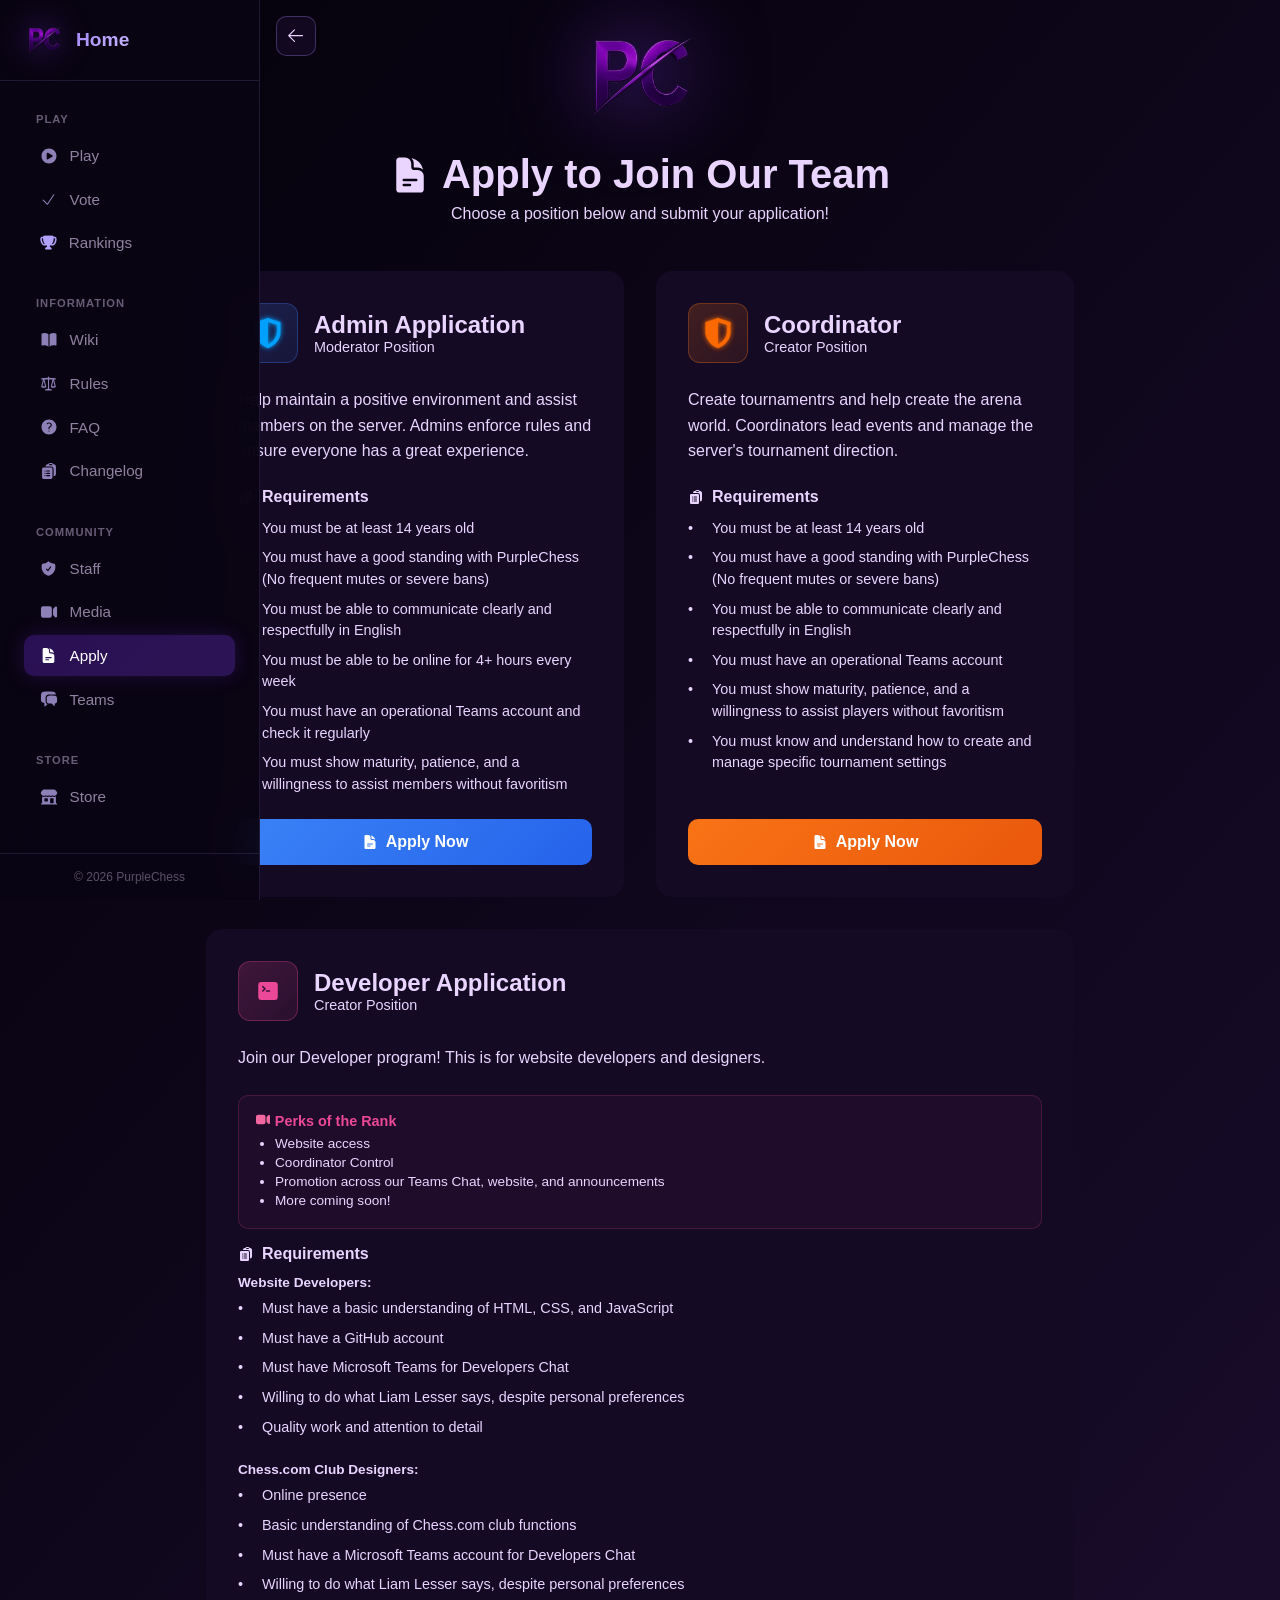
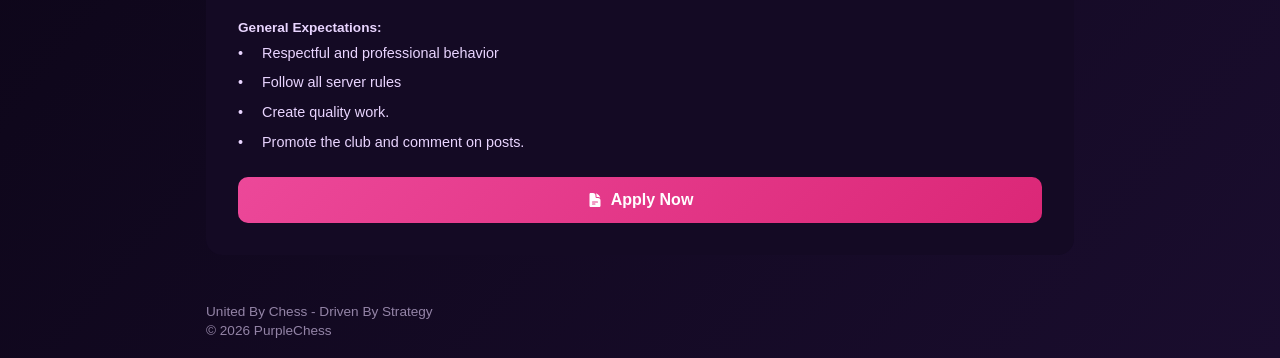
==== PurpleChess - Apply.html @ 07b995a2 "Add files via upload" ====
<!DOCTYPE html>
<!-- saved from url=(0014)about:internet -->
<html lang="en"><head><meta http-equiv="Content-Type" content="text/html; charset=UTF-8">
  
  <meta name="viewport" content="width=device-width, initial-scale=1.0">
  <title>PurpleChess - Apply</title>
  <link rel="icon" type="image/png" href="./PurpleChess-logo.png">


  <style>
    .apply-container {
      max-width: 1200px;
      margin: 0 auto;
      padding: 2rem;
    }

    .apply-title {
      text-align: center;
      font-size: 2.5rem;
      margin-bottom: 0.5rem;
      display: flex;
      align-items: center;
      justify-content: center;
      gap: 0.75rem;
    }

    .apply-subtitle {
      text-align: center;
      color: var(--text-secondary);
      margin-bottom: 3rem;
    }

    .apply-grid {
      display: grid;
      grid-template-columns: repeat(2, minmax(0, 1fr));
      gap: 2rem;
      margin-bottom: 3rem;
    }

    .apply-card {
      background: var(--card-bg);
      border: 1px solid var(--card-border);
      border-radius: 16px;
      padding: 2rem;
      transition: all 0.3s ease;
      display: flex;
      flex-direction: column;
    }

    .apply-card:hover {
      transform: translateY(-4px);
      box-shadow: 0 12px 40px rgba(0, 0, 0, 0.4);
    }

    .apply-card-header {
      display: flex;
      align-items: center;
      gap: 1rem;
      margin-bottom: 1.5rem;
    }

    .apply-card-icon {
      width: 60px;
      height: 60px;
      border-radius: 12px;
      display: flex;
      align-items: center;
      justify-content: center;
      font-size: 1.5rem;
    }

    .apply-card-icon img {
      width: 40px;
      height: 40px;
    }

    /* Mod card - Blue theme */
    .apply-card-mod .apply-card-icon {
      background: linear-gradient(135deg, rgba(59, 130, 246, 0.2), rgba(59, 130, 246, 0.1));
      border: 1px solid rgba(59, 130, 246, 0.3);
    }

    .apply-card-mod:hover {
      border-color: rgba(59, 130, 246, 0.5);
      box-shadow: 0 12px 40px rgba(59, 130, 246, 0.15);
    }

    .apply-card-mod .apply-btn {
      background: linear-gradient(135deg, #3b82f6, #2563eb);
    }

    .apply-card-mod .apply-btn:hover {
      background: linear-gradient(135deg, #2563eb, #1d4ed8);
    }

    /* Builder card - Orange theme */
    .apply-card-builder .apply-card-icon {
      background: linear-gradient(135deg, rgba(249, 115, 22, 0.2), rgba(249, 115, 22, 0.1));
      border: 1px solid rgba(249, 115, 22, 0.3);
    }

    .apply-card-builder:hover {
      border-color: rgba(249, 115, 22, 0.5);
      box-shadow: 0 12px 40px rgba(249, 115, 22, 0.15);
    }

    .apply-card-builder .apply-btn {
      background: linear-gradient(135deg, #f97316, #ea580c);
    }

    .apply-card-builder .apply-btn:hover {
      background: linear-gradient(135deg, #ea580c, #c2410c);
    }

    /* Media card - Pink/Magenta theme */
    .apply-card-media .apply-card-icon {
      background: linear-gradient(135deg, rgba(236, 72, 153, 0.2), rgba(236, 72, 153, 0.1));
      border: 1px solid rgba(236, 72, 153, 0.3);
      color: #ec4899;
    }

    .apply-card-media {
      grid-column: 1 / -1;
    }

    .apply-card-media:hover {
      border-color: rgba(236, 72, 153, 0.5);
      box-shadow: 0 12px 40px rgba(236, 72, 153, 0.15);
    }

    .apply-card-media .apply-btn {
      background: linear-gradient(135deg, #ec4899, #db2777);
    }

    .apply-card-media .apply-btn:hover {
      background: linear-gradient(135deg, #db2777, #be185d);
    }

    .apply-card-title {
      font-size: 1.5rem;
      font-weight: 700;
      margin: 0;
    }

    .apply-card-subtitle {
      color: var(--text-secondary);
      font-size: 0.9rem;
      margin: 0;
    }

    .apply-card-description {
      color: var(--text-secondary);
      margin-bottom: 1.5rem;
      line-height: 1.6;
    }

    .apply-requirements {
      flex: 1;
    }

    .apply-requirements h4 {
      font-size: 1rem;
      margin-bottom: 0.75rem;
      color: var(--text-primary);
      display: flex;
      align-items: center;
      gap: 0.5rem;
    }

    .apply-requirements ul {
      list-style: none;
      padding: 0;
      margin: 0 0 1.5rem 0;
    }

    .apply-requirements li {
      position: relative;
      padding-left: 1.5rem;
      margin-bottom: 0.5rem;
      color: var(--text-secondary);
      font-size: 0.9rem;
      line-height: 1.5;
    }

    .apply-requirements li::before {
      content: "•";
      position: absolute;
      left: 0;
      color: var(--primary);
    }

    .apply-btn {
      display: inline-flex;
      align-items: center;
      justify-content: center;
      gap: 0.5rem;
      padding: 0.875rem 1.5rem;
      border: none;
      border-radius: 10px;
      font-size: 1rem;
      font-weight: 600;
      color: white;
      cursor: pointer;
      text-decoration: none;
      transition: all 0.3s ease;
      margin-top: auto;
    }

    .apply-btn:hover {
      transform: translateY(-2px);
    }

    /* Media perks section */
    .media-perks {
      background: rgba(236, 72, 153, 0.05);
      border: 1px solid rgba(236, 72, 153, 0.2);
      border-radius: 10px;
      padding: 1rem;
      margin-bottom: 1rem;
    }

    .media-perks h4 {
      color: #ec4899;
      margin: 0 0 0.5rem 0;
      font-size: 0.9rem;
    }

    .media-perks ul {
      margin: 0;
      padding-left: 1.25rem;
    }

    .media-perks li {
      color: var(--text-secondary);
      font-size: 0.85rem;
      margin-bottom: 0.25rem;
    }

    .media-perks li::before {
      content: none;
      padding-left: 0;
    }

    .requirements-section {
      margin-bottom: 1rem;
    }

    .requirements-section h5 {
      font-size: 0.85rem;
      color: var(--text-primary);
      margin: 0 0 0.5rem 0;
      font-weight: 600;
    }

    @media (max-width: 768px) {
      .apply-title {
        font-size: 2rem;
      }

      .apply-grid {
        grid-template-columns: 1fr;
      }

      .apply-card {
        padding: 1.5rem;
      }
    }
  </style>
  <script defer src="./PurpleChess - Apply_files/modulepreload-polyfill-B5Qt9EMX.js"></script>
  <script defer src="./PurpleChess - Apply_files/loader-DEKCah66.js"></script>
  
  <script defer src="./PurpleChess - Apply_files/sidebar-BQ50I4aK.js"></script>
  <link rel="stylesheet" href="./PurpleChess - Apply_files/loader-CQrtZOB-.css">
  <link rel="stylesheet" href="./PurpleChess - Apply_files/collect-m-Nt8DPr.css">
  <link rel="stylesheet" href="./site-audio.css">
</head>

<body>
  <div class="page-loader" id="pageLoader" role="status" aria-live="polite">
    <div class="loader-card">
      <div class="loader-content">
        <img src="./PurpleChess-logo.png" alt="" class="loader-logo">
        <div class="loader">
          <span>Loading</span>
          <div class="loader-words" aria-hidden="true">
            <span class="loader-word">the page</span>
            <span class="loader-word">the server</span>
            <span class="loader-word">your game</span>
            <span class="loader-word">the next move</span>
            <span class="loader-word">the fun</span>
          </div>
        </div>
      </div>
    </div>
  </div>

  <script>window.addEventListener('load',function(){var l=document.getElementById('pageLoader');if(l){l.classList.add('hidden');setTimeout(function(){l.remove()},500)}});</script>

    <button class="sidebar-toggle" id="sidebarToggle" aria-label="Toggle menu">
    <span class="icon icon-arrow-right"></span>
  </button>

    <div class="sidebar-overlay" id="sidebarOverlay"></div>

    <aside class="site-sidebar" id="siteSidebar">
    <a href="index.html" class="sidebar-header">
      <img src="./PurpleChess-logo.png" alt="PurpleChess" class="sidebar-logo">
      <span class="sidebar-title">Home</span>
    </a>
    
    <nav class="sidebar-nav">
      <div class="sidebar-nav-group">
        <span class="sidebar-group-title">Play</span>
        <a href="PurpleChess%20-%20Play.html" class="sidebar-nav-link">
          <span class="icon icon-play"></span>
          <span>Play</span>
        </a>
        <a href="PurpleChess%20-%20Vote.html" class="sidebar-nav-link">
          <span class="icon icon-check"></span>
          <span>Vote</span>
        </a>
        <a href="PurpleChess%20-%20Combat%20Ranking%20System.html" class="sidebar-nav-link">
          <img src="./PurpleChess - Apply_files/icon-DE1O5OzK.png" alt="" class="icon-trophy-img">
          <span>Rankings</span>
        </a>
      </div>
      
      <div class="sidebar-nav-group">
        <span class="sidebar-group-title">Information</span>
        <a href="PurpleChess%20-%20Wiki.html" class="sidebar-nav-link">
          <span class="icon icon-book"></span>
          <span>Wiki</span>
        </a>
        <a href="PurpleChess%20-%20Rules.html" class="sidebar-nav-link">
          <span class="icon icon-scale"></span>
          <span>Rules</span>
        </a>
        <a href="PurpleChess%20-%20FAQ.html" class="sidebar-nav-link">
          <span class="icon icon-question"></span>
          <span>FAQ</span>
        </a>
        <a href="PurpleChess%20-%20Changelog.html" class="sidebar-nav-link">
          <span class="icon icon-clipboard-list"></span>
          <span>Changelog</span>
        </a>
      </div>
      
      <div class="sidebar-nav-group">
        <span class="sidebar-group-title">Community</span>
        <a href="PurpleChess%20-%20Wiki.html#staff" class="sidebar-nav-link">
          <span class="icon icon-shield"></span>
          <span>Staff</span>
        </a>
        <a href="PurpleChess%20-%20Media.html" class="sidebar-nav-link">
          <span class="icon icon-video"></span>
          <span>Media</span>
        </a>
        <a href="PurpleChess%20-%20Apply.html" class="sidebar-nav-link active">
          <span class="icon icon-document"></span>
          <span>Apply</span>
        </a>
        <a href="https://teams.live.com/l/invite/FAAlCMldAfPt_vbtQ?v=g1" class="sidebar-nav-link" target="_blank">
          <span class="icon icon-chat"></span>
          <span>Teams</span>
        </a>
      </div>
      
      <div class="sidebar-nav-group">
        <span class="sidebar-group-title">Store</span>
        <a href="PurpleChess%20-%20Store.html" class="sidebar-nav-link">
          <span class="icon icon-store"></span>
          <span>Store</span>
        </a>
      </div>
    </nav>
    
    <div class="sidebar-footer">
      <p>© <span id="sidebarYear">2027</span> PurpleChess</p>
    </div>
  </aside>

  <div class="apply-container has-sidebar">
    <div class="logo-section">
      <img src="./PurpleChess-logo.png" alt="PurpleChess logo" class="v-logo">
    </div>

    <h1 class="apply-title animate-slide-up delay-1">
      <span class="icon icon-document"></span>Apply to Join Our Team
    </h1>
    <p class="apply-subtitle animate-slide-up delay-2">Choose a position below and submit your application!</p>

    <div class="apply-grid">
            <div class="apply-card apply-card-mod animate-float-in delay-3">
        <div class="apply-card-header">
          <div class="apply-card-icon">
            <img src="./PurpleChess - Apply_files/blue-staff-EYvaG7tf.png" alt="Staff">
          </div>
          <div>
            <h3 class="apply-card-title">Admin Application</h3>
            <p class="apply-card-subtitle">Moderator Position</p>
          </div>
        </div>
        
        <p class="apply-card-description">
          Help maintain a positive environment and assist members on the server. Admins enforce rules and ensure everyone has a great experience.
        </p>

        <div class="apply-requirements">
          <h4><span class="icon icon-clipboard-list"></span> Requirements</h4>
          <ul>
            <li>You must be at least 14 years old</li>
            <li>You must have a good standing with PurpleChess (No frequent mutes or severe bans)</li>
            <li>You must be able to communicate clearly and respectfully in English</li>
            <li>You must be able to be online for 4+ hours every week</li>
            <li>You must have an operational Teams account and check it regularly</li>
            <li>You must show maturity, patience, and a willingness to assist members without favoritism</li>
          </ul>
        </div>

        <a href="https://forms.cloud.microsoft/r/tMqVEhWBer" target="_blank" class="apply-btn">
          <span class="icon icon-document"></span>
          Apply Now
        </a>
      </div>

            <div class="apply-card apply-card-builder animate-float-in delay-4">
        <div class="apply-card-header">
          <div class="apply-card-icon">
            <img src="./PurpleChess - Apply_files/orange-staff-D-zCeUrN.png" alt="Builder">
          </div>
          <div>
            <h3 class="apply-card-title">Coordinator</h3>
            <p class="apply-card-subtitle">Creator Position</p>
          </div>
        </div>
        
        <p class="apply-card-description">
          Create tournamentrs and help create the arena world. Coordinators lead events and manage the server's tournament direction.
        </p>

        <div class="apply-requirements">
          <h4><span class="icon icon-clipboard-list"></span> Requirements</h4>
          <ul>
            <li>You must be at least 14 years old</li>
            <li>You must have a good standing with PurpleChess (No frequent mutes or severe bans)</li>
            <li>You must be able to communicate clearly and respectfully in English</li>
            <li>You must have an operational Teams account</li>
            <li>You must show maturity, patience, and a willingness to assist players without favoritism</li>
            <li>You must know and understand how to create and manage specific tournament settings</li>
          </ul>
        </div>

        <a href="https://forms.cloud.microsoft/r/tMqVEhWBer" target="_blank" class="apply-btn">
          <span class="icon icon-document"></span>
          Apply Now
        </a>
      </div>

            <div class="apply-card apply-card-media animate-float-in delay-5">
        <div class="apply-card-header">
          <div class="apply-card-icon">
            <span class="icon icon-terminal" aria-hidden="true"></span>
          </div>
          <div>
            <h3 class="apply-card-title">Developer Application</h3>
            <p class="apply-card-subtitle">Creator Position</p>
          </div>
        </div>
        
        <p class="apply-card-description">
          Join our Developer program! This is for website developers and designers.
        </p>

        <div class="media-perks">
          <h4><img src="data:image/svg+xml,%3csvg%20xmlns='http://www.w3.org/2000/svg'%20viewBox='0%200%2024%2024'%20fill='currentColor'%20aria-hidden='true'%20data-slot='icon'%3e%3cpath%20d='M4.5%204.5a3%203%200%200%200-3%203v9a3%203%200%200%200%203%203h8.25a3%203%200%200%200%203-3v-9a3%203%200%200%200-3-3H4.5ZM19.94%2018.75l-2.69-2.69V7.94l2.69-2.69c.944-.945%202.56-.276%202.56%201.06v11.38c0%201.336-1.616%202.005-2.56%201.06Z'/%3e%3c/svg%3e" alt="" style="width: 1.1em; height: 1.1em; vertical-align: -0.15em; filter: brightness(0) saturate(100%) invert(58%) sepia(77%) saturate(1647%) hue-rotate(299deg) brightness(97%) contrast(95%);"> Perks of the Rank</h4>
          <ul>
            <li>Website access</li>
            <li>Coordinator Control</li>
            <li>Promotion across our Teams Chat, website, and announcements</li>
            <li>More coming soon!</li>
          </ul>
        </div>

        <div class="apply-requirements">
          <h4><span class="icon icon-clipboard-list"></span> Requirements</h4>
          
          <div class="requirements-section">
            <h5>Website Developers:</h5>
            <ul>
              <li>Must have a basic understanding of HTML, CSS, and JavaScript</li>
              <li>Must have a GitHub account</li>
              <li>Must have Microsoft Teams for Developers Chat</li>
              <li>Willing to do what Liam Lesser says, despite personal preferences</li>
              <li>Quality work and attention to detail</li>
            </ul>
          </div>

          <div class="requirements-section">
            <h5>Chess.com Club Designers:</h5>
            <ul>
              <li>Online presence</li>
              <li>Basic understanding of Chess.com club functions</li>
              <li>Must have a Microsoft Teams account for Developers Chat</li>
              <li>Willing to do what Liam Lesser says, despite personal preferences</li>
            </ul>
          </div>

          <div class="requirements-section">
            <h5>General Expectations:</h5>
            <ul>
              <li>Respectful and professional behavior</li>
              <li>Follow all server rules</li>
              <li>Create quality work.</li>
              <li>Promote the club and comment on posts.</li>
            </ul>
          </div>
        </div>

        <a href="https://forms.cloud.microsoft/r/tMqVEhWBer" target="_blank" class="apply-btn">
          <span class="icon icon-document"></span>
          Apply Now
        </a>
      </div>
    </div>

    <footer class="animate-fade-in delay-6">
      <p>United By Chess - Driven By Strategy</p>
      <p>© <span id="year">2027</span> PurpleChess</p>
    </footer>
  </div>

  <script>
    const year = new Date().getFullYear();
    document.getElementById("year").textContent = year;
    const sidebarYear = document.getElementById("sidebarYear");
    if (sidebarYear) sidebarYear.textContent = year;
  </script>



  <script src="./site-audio.js" defer></script>
</body></html>
---- PurpleChess - Apply_files/loader-CQrtZOB-.css ----
:root{--void-1: #5b21b6;--void-2: #7c3aed;--void-3: #a78bfa;--void-4: #c4b5fd;--bg-dark: #06020d;--card-bg: #140a24;--text: #e9d5ff;--text-muted: rgba(233, 213, 255, .6);--online: #22c55e;--offline: #ef4444;--glow-primary: rgba(124, 58, 237, .45);--glow-strong: rgba(196, 181, 253, .85);--sidebar-width: 260px;--sidebar-padding: 1.5rem;--content-max-width: 900px;--content-padding: 1rem}@keyframes bgDrift{0%{background-position:0% 50%}50%{background-position:100% 50%}to{background-position:0% 50%}}@keyframes logoPulse{0%,to{filter:drop-shadow(0 0 30px rgba(167,139,250,.6))}50%{filter:drop-shadow(0 0 55px rgba(196,181,253,.95))}}@keyframes shimmerFlow{0%{left:-180%}50%{left:180%}to{left:180%}}@keyframes cardDrift{0%{background-position:0% 50%}50%{background-position:100% 50%}to{background-position:0% 50%}}@keyframes gradient{0%{background-position:0% 50%}50%{background-position:100% 50%}to{background-position:0% 50%}}@keyframes fadeIn{0%{opacity:0}to{opacity:1}}@keyframes slideUp{0%{opacity:0;transform:translateY(30px)}to{opacity:1;transform:translateY(0)}}@keyframes slideInLeft{0%{opacity:0;transform:translate(-20px)}to{opacity:1;transform:translate(0)}}@keyframes scaleIn{0%{opacity:0;transform:scale(.9)}to{opacity:1;transform:scale(1)}}@keyframes floatIn{0%{opacity:0;transform:translateY(40px) scale(.95)}to{opacity:1;transform:translateY(0) scale(1)}}@keyframes starPulse{0%,to{transform:scale(1);filter:drop-shadow(0 0 0 transparent)}50%{transform:scale(1.15);filter:drop-shadow(0 0 8px rgba(250,204,21,.6))}}.animate-fade-in{animation:fadeIn .6s ease-out forwards}.animate-slide-up{opacity:0;animation:slideUp .6s ease-out forwards}.animate-slide-left{opacity:0;animation:slideInLeft .5s ease-out forwards}.animate-scale-in{opacity:0;animation:scaleIn .5s ease-out forwards}.animate-float-in{opacity:0;animation:floatIn .7s cubic-bezier(.16,1,.3,1) forwards}.delay-1{animation-delay:.1s}.delay-2{animation-delay:.15s}.delay-3{animation-delay:.2s}.delay-4{animation-delay:.25s}.delay-5{animation-delay:.3s}.delay-6{animation-delay:.35s}.delay-7{animation-delay:.4s}.delay-8{animation-delay:.45s}.delay-9{animation-delay:.5s}.delay-10{animation-delay:.55s}*{box-sizing:border-box;margin:0;padding:0}body{font-family:Poppins,sans-serif;min-height:100vh;color:var(--text);background:linear-gradient(130deg,#04010a,#1a0d2e,#2b1453,#1a0d2e,#04010a);background-size:400% 400%;animation:bgDrift 22s ease infinite}.container{max-width:900px;margin:0 auto;padding:2.5rem;text-align:center}.logo{width:145px;margin-bottom:.5rem;border-radius:16px;filter:drop-shadow(0 0 45px rgba(167,139,250,.8));animation:scaleIn .5s ease-out forwards,logoPulse 3.8s ease-in-out .5s infinite;opacity:0}footer{margin-top:3rem;font-size:.85rem;color:var(--text-muted)}footer p{margin:.25rem 0}.logo-section{display:flex;flex-direction:column;align-items:center;gap:.75rem;margin-bottom:1rem;animation:fadeInUp .6s ease-out forwards}@keyframes fadeInUp{0%{opacity:0;transform:translateY(20px)}to{opacity:1;transform:translateY(0)}}.v-logo{width:120px;height:auto;filter:drop-shadow(0 0 40px rgba(124,58,237,.6));animation:vLogoFloat 3s ease-in-out infinite}@keyframes vLogoFloat{0%,to{transform:translateY(0);filter:drop-shadow(0 0 40px rgba(124,58,237,.6))}50%{transform:translateY(-8px);filter:drop-shadow(0 0 50px rgba(124,58,237,.8))}}.logo-text{width:300px;max-width:90vw;height:auto;filter:drop-shadow(0 0 25px rgba(149,106,250,.5))}.copy-toast{position:fixed;top:20px;left:50%;transform:translate(-50%) translateY(-20px);background:linear-gradient(135deg,var(--void-1),var(--void-2));color:#fff;padding:12px 24px;border-radius:12px;font-weight:600;font-size:.95rem;box-shadow:0 10px 40px #7c3aed80;opacity:0;pointer-events:none;transition:opacity .3s ease,transform .3s ease;z-index:9999;display:flex;align-items:center;gap:.5rem}.copy-toast.show{opacity:1;transform:translate(-50%) translateY(0)}.copy-toast .icon{color:var(--online)}.server-ip{font-size:1.1rem;font-weight:600;margin:1.5rem 0;display:flex;flex-direction:column;gap:.75rem}.ip-row{display:flex;justify-content:center;align-items:center;gap:.75rem}.ip-row span{color:var(--text)}.ip-label{color:var(--void-4);font-weight:500}.copy-btn{background:none;border:none;color:var(--void-4);cursor:pointer;font-size:1rem;padding:.25rem;transition:all .2s ease}.copy-btn:hover{color:#fff;transform:scale(1.2)}.rules-container{max-width:900px;margin:0 auto;padding:2rem}.rules-title{text-align:center;font-size:2.2rem;margin-bottom:.5rem;background:linear-gradient(135deg,var(--void-3),var(--void-4),#fff);-webkit-background-clip:text;-webkit-text-fill-color:transparent;background-clip:text}.rules-title .icon{color:var(--void-4);margin-right:.75rem}.rules-subtitle{text-align:center;color:var(--text-muted);margin-bottom:2.5rem}.rules-section-title{font-size:1.5rem;margin:2.5rem 0 1.25rem;color:var(--void-3);text-align:center;text-shadow:0 0 30px rgba(124,58,237,.5)}.rules-section-title .icon{margin-right:.5rem}.rule-card{background:linear-gradient(160deg,#140a24cc,#22104799,#140a24cc);border:1px solid rgba(167,139,250,.15);border-radius:16px;padding:1.25rem 1.5rem;margin-bottom:1rem;transition:all .25s ease}.rule-card:hover{border-color:#a78bfa4d;transform:translate(5px);box-shadow:0 0 30px #7c3aed33}.rule-card h3{margin:0 0 .5rem;font-size:1.1rem;color:var(--void-4);display:flex;align-items:center;gap:.5rem}.rule-card h3:before{content:"•";color:var(--void-2)}.rule-card p{margin:0;color:var(--text-muted);font-size:.9rem;line-height:1.6}.server-status{display:flex;justify-content:center;align-items:center;gap:.6rem;margin-bottom:2rem}.server-status-indicator{width:12px;height:12px;border-radius:50%}.server-status-indicator.online{background:var(--online);box-shadow:0 0 8px var(--online)}.server-status-indicator.offline{background:var(--offline);box-shadow:0 0 8px var(--offline)}.main-buttons{display:grid;grid-template-columns:repeat(auto-fit,minmax(160px,1fr));gap:1.25rem}.main-btn{position:relative;overflow:hidden;display:flex;align-items:center;justify-content:center;gap:.5rem;padding:1rem;border-radius:18px;color:#fff;text-decoration:none;font-weight:600;letter-spacing:.3px;background:linear-gradient(135deg,var(--void-1),var(--void-2),var(--void-3));box-shadow:0 0 30px var(--glow-primary),inset 0 0 12px #ffffff14;transition:transform .25s ease,box-shadow .25s ease}.main-btn:before{content:"";position:absolute;top:0;left:-180%;width:180%;height:100%;background:linear-gradient(120deg,transparent 30%,rgba(196,181,253,.35) 45%,rgba(255,255,255,.25) 50%,rgba(196,181,253,.35) 55%,transparent 70%);animation:shimmerFlow 5.5s ease-in-out infinite}.main-btn:hover{transform:translateY(-4px) scale(1.035);box-shadow:0 0 55px var(--glow-strong),inset 0 0 18px #ffffff1f}.features-section{margin-top:3.2rem}.features-section h3{margin-bottom:1.5rem;font-size:1.3rem}.features-grid{display:grid;grid-template-columns:repeat(auto-fit,minmax(200px,1fr));gap:1.5rem}.feature-card{background:linear-gradient(160deg,#140a24,#221047,#140a24);background-size:200% 200%;animation:cardDrift 12s ease infinite;border-radius:18px;padding:1.6rem;box-shadow:0 0 40px #7c3aed38}.feature-card .icon{width:2rem;height:2rem;color:var(--void-4);margin-bottom:.75rem;display:block}.feature-card h4{margin:.5rem 0;font-size:1.1rem}.feature-card p{font-size:.9rem;color:var(--text-muted);margin:0}.back-btn{position:fixed;top:1.5rem;left:1.5rem;display:inline-flex;align-items:center;gap:.5rem;padding:.6rem 1rem;color:var(--text);text-decoration:none;font-weight:600;font-size:.95rem;background:#140a2499;border:1px solid rgba(167,139,250,.2);border-radius:10px;-webkit-backdrop-filter:blur(10px);backdrop-filter:blur(10px);transition:all .25s ease;z-index:100}.back-btn:hover{color:var(--void-4);background:#5b21b64d;border-color:#a78bfa66;transform:translate(-4px)}.vote-title{font-size:1.8rem;font-weight:700;margin-bottom:.5rem;background:linear-gradient(135deg,var(--void-3),var(--void-4),#fff);-webkit-background-clip:text;-webkit-text-fill-color:transparent;background-clip:text}.vote-subtitle{color:var(--text-muted);font-size:1rem;margin-bottom:2rem}.vote-grid{display:grid;grid-template-columns:repeat(auto-fit,minmax(280px,1fr));gap:1rem;margin:2rem 0}.vote-btn{position:relative;display:flex;align-items:center;gap:1rem;padding:1.1rem 1.4rem;border-radius:16px;font-weight:600;text-decoration:none;color:#fff;font-size:.95rem;overflow:hidden;background:linear-gradient(135deg,#5b21b666,#7c3aed4d);border:1px solid rgba(167,139,250,.2);-webkit-backdrop-filter:blur(10px);backdrop-filter:blur(10px);transition:all .3s cubic-bezier(.16,1,.3,1)}.vote-btn:before{content:"";position:absolute;top:0;right:0;bottom:0;left:0;background:linear-gradient(135deg,var(--void-1),var(--void-2),var(--void-3));opacity:0;transition:opacity .3s ease;z-index:-1}.vote-btn:after{content:"";position:absolute;top:0;left:-100%;width:100%;height:100%;background:linear-gradient(90deg,transparent,rgba(255,255,255,.1),transparent);transition:left .5s ease}.vote-btn:hover{transform:translateY(-3px) scale(1.02);border-color:#a78bfa80;box-shadow:0 10px 40px #7c3aed4d,0 0 0 1px #a78bfa1a inset}.vote-btn:hover:before{opacity:1}.vote-btn:hover:after{left:100%}.vote-btn .vote-number{display:flex;align-items:center;justify-content:center;width:32px;height:32px;border-radius:10px;background:#ffffff1a;font-weight:700;font-size:.9rem;color:var(--void-4);flex-shrink:0;transition:all .3s ease}.vote-btn:hover .vote-number{background:#fff3;color:#fff}.vote-btn .vote-content{display:flex;flex-direction:column;align-items:flex-start;flex:1}.vote-btn .vote-site-name{font-weight:600;font-size:1rem;line-height:1.3}.vote-btn .vote-action{font-size:.75rem;color:#fff9;font-weight:400}.vote-btn .vote-star{width:1.1rem;height:1.1rem;color:#fbbf24;transition:all .3s ease}.vote-btn:hover .vote-star{animation:starPulse .6s ease;color:#fcd34d}.vote-btn .vote-arrow{width:.9rem;height:.9rem;color:#fff6;transition:all .3s ease;margin-left:auto}.vote-btn:hover .vote-arrow{color:#ffffffe6;transform:translate(4px)}.vote-info{max-width:500px;margin:2rem auto;padding:1.25rem 1.5rem;background:#5b21b626;border:1px solid rgba(167,139,250,.15);border-radius:14px;line-height:1.6}.vote-info p{margin:.3rem 0;color:var(--text-muted);font-size:.9rem}.vote-info p:first-child{color:var(--text);font-weight:500}.vote-info .icon{color:var(--void-4);margin-right:.5rem}.wiki-layout{display:grid;grid-template-columns:280px 1fr;min-height:100vh;gap:0}@media (max-width: 900px){.wiki-layout{grid-template-columns:1fr}.wiki-sidebar{position:fixed;left:-300px;top:0;height:100vh;z-index:200;transition:left .3s ease}.wiki-sidebar.open{left:0}}.wiki-sidebar{background:#0a0514f2;border-right:1px solid rgba(167,139,250,.1);padding:1.5rem;position:sticky;top:0;height:100vh;overflow-y:auto;-webkit-backdrop-filter:blur(20px);backdrop-filter:blur(20px)}.wiki-sidebar-header{display:flex;align-items:center;gap:.75rem;margin-bottom:1.5rem;padding-bottom:1rem;border-bottom:1px solid rgba(167,139,250,.15)}.wiki-logo{width:40px;height:40px;border-radius:10px}.wiki-sidebar-header h2{font-size:1.1rem;font-weight:700;margin:0;background:linear-gradient(135deg,var(--void-3),var(--void-4));-webkit-background-clip:text;-webkit-text-fill-color:transparent;background-clip:text}.wiki-search{position:relative;margin-bottom:1.5rem}.wiki-search .icon{position:absolute;left:12px;top:50%;transform:translateY(-50%);color:var(--text-muted);width:.85rem;height:.85rem}.wiki-search input{width:100%;padding:.7rem .75rem .7rem 2.25rem;background:#5b21b626;border:1px solid rgba(167,139,250,.2);border-radius:10px;color:var(--text);font-family:inherit;font-size:.9rem;transition:all .25s ease}.wiki-search input::placeholder{color:var(--text-muted)}.wiki-search input:focus{outline:none;border-color:var(--void-3);background:#5b21b640;box-shadow:0 0 20px #7c3aed33}.wiki-nav{display:flex;flex-direction:column;gap:.5rem}.wiki-category{border-radius:10px;overflow:hidden}.wiki-category-header{display:flex;align-items:center;gap:.6rem;width:100%;padding:.75rem .9rem;background:transparent;border:none;color:var(--text);font-family:inherit;font-size:.9rem;font-weight:600;cursor:pointer;transition:all .2s ease;text-align:left}.wiki-category-header .icon:first-child{color:var(--void-4);width:.9rem;height:.9rem}.wiki-category-header span{flex:1}.wiki-chevron{font-size:.7rem;color:var(--text-muted);transition:transform .25s ease}.wiki-category-header.active .wiki-chevron{transform:rotate(180deg)}.wiki-category-header:hover{background:#5b21b633;border-radius:8px}.wiki-category-items{list-style:none;padding:0;margin:0;max-height:0;overflow:hidden;transition:max-height .3s ease}.wiki-category-header.active+.wiki-category-items{max-height:500px}.wiki-category-items li{margin:0}.wiki-link{display:block;padding:.55rem .9rem .55rem 2.5rem;color:var(--text-muted);text-decoration:none;font-size:.85rem;transition:all .2s ease;border-radius:6px;margin:2px 0}.wiki-link:hover{color:var(--text);background:#a78bfa1a}.wiki-link.active{color:var(--void-4);background:#5b21b64d;font-weight:500}.wiki-content{padding:3rem 4rem;max-width:900px}@media (max-width: 1200px){.wiki-content{padding:2rem}}.wiki-article{display:none}.wiki-article.active{display:block}.wiki-article-header{margin-bottom:2rem;padding-bottom:1.5rem;border-bottom:1px solid rgba(167,139,250,.15)}.wiki-breadcrumb{display:flex;align-items:center;gap:.5rem;font-size:.8rem;color:var(--text-muted);margin-bottom:.75rem}.wiki-breadcrumb .icon{width:.6rem;height:.6rem}.wiki-article-header h1{font-size:2rem;font-weight:700;margin:0 0 .75rem;background:linear-gradient(135deg,#fff,var(--void-4));-webkit-background-clip:text;-webkit-text-fill-color:transparent;background-clip:text}.wiki-article-meta{font-size:.8rem;color:var(--text-muted)}.wiki-article-meta .icon{margin-right:.4rem}.wiki-article-body{line-height:1.8}.wiki-article-body h2{font-size:1.4rem;font-weight:600;margin:2.5rem 0 1rem;color:var(--text)}.wiki-article-body h3{font-size:1.15rem;font-weight:600;margin:2rem 0 .75rem}.wiki-article-body p{margin:0 0 1rem;color:var(--text-muted)}.wiki-lead{font-size:1.1rem;color:var(--text)!important;margin-bottom:1.5rem!important}.wiki-article-body code{display:inline-block;padding:.2rem .6rem;background:#5b21b64d;border:1px solid rgba(167,139,250,.2);border-radius:6px;font-family:Consolas,Monaco,monospace;font-size:.9rem;color:var(--void-4)}.wiki-placeholder{padding:2rem;text-align:center;background:#5b21b61a;border:1px dashed rgba(167,139,250,.3);border-radius:12px;color:var(--text-muted);font-style:italic}.wiki-info-box{display:flex;align-items:center;gap:1rem;padding:1.25rem;background:#5b21b626;border:1px solid rgba(167,139,250,.2);border-radius:12px;margin:1.5rem 0}.wiki-info-icon{display:flex;align-items:center;justify-content:center;width:48px;height:48px;background:#5b21b64d;border-radius:12px;flex-shrink:0}.wiki-info-icon .icon{width:1.3rem;height:1.3rem;color:var(--void-4)}.wiki-info-content h4{margin:0 0 .25rem;font-size:.9rem;font-weight:600}.wiki-info-content code{font-size:1rem}.wiki-warning-box{display:flex;align-items:flex-start;gap:1rem;padding:1.25rem;background:#eab3081a;border:1px solid rgba(234,179,8,.3);border-radius:12px;margin:1.5rem 0}.wiki-warning-icon{display:flex;align-items:center;justify-content:center;width:40px;height:40px;background:#eab30833;border-radius:10px;flex-shrink:0}.wiki-warning-icon .icon{width:1.1rem;height:1.1rem;color:#fbbf24}.wiki-warning-content h4{margin:0 0 .4rem;font-size:.95rem;font-weight:600;color:#fcd34d}.wiki-warning-content p{margin:0;font-size:.9rem}.wiki-card-grid{display:grid;grid-template-columns:repeat(auto-fit,minmax(140px,1fr));gap:1rem;margin:1.5rem 0}.wiki-quick-card{display:flex;flex-direction:column;align-items:center;gap:.6rem;padding:1.25rem 1rem;background:#5b21b626;border:1px solid rgba(167,139,250,.15);border-radius:14px;text-decoration:none;color:var(--text);transition:all .25s ease}.wiki-quick-card .icon{width:1.5rem;height:1.5rem;color:var(--void-4);transition:transform .25s ease}.wiki-quick-card span{font-size:.85rem;font-weight:500;text-align:center}.wiki-quick-card:hover{background:#5b21b64d;border-color:#a78bfa4d;transform:translateY(-3px)}.wiki-quick-card:hover .icon{transform:scale(1.1)}.wiki-steps{list-style:none;padding:0;margin:1.5rem 0}.wiki-steps li{display:flex;gap:1rem;margin-bottom:1.25rem;padding:1.25rem;background:#5b21b61a;border:1px solid rgba(167,139,250,.1);border-radius:12px}.wiki-step-number{display:flex;align-items:center;justify-content:center;width:36px;height:36px;background:linear-gradient(135deg,var(--void-1),var(--void-2));border-radius:10px;font-weight:700;font-size:1rem;flex-shrink:0}.wiki-step-content h4{margin:0 0 .4rem;font-size:1rem}.wiki-step-content p{margin:0 0 .5rem;font-size:.9rem}.wiki-rules-list{display:flex;flex-direction:column;gap:1rem;margin:1.5rem 0}.wiki-rule{display:flex;gap:1rem;padding:1.25rem;background:#5b21b61a;border:1px solid rgba(167,139,250,.1);border-radius:12px}.wiki-rule-number{display:flex;align-items:center;justify-content:center;width:36px;height:36px;background:#ef444433;border:1px solid rgba(239,68,68,.3);border-radius:10px;font-weight:700;font-size:.95rem;color:#f87171;flex-shrink:0}.wiki-rule-content h4{margin:0 0 .3rem;font-size:1rem}.wiki-rule-content p{margin:0;font-size:.9rem}.wiki-changelog{margin:1rem 0}.wiki-changelog-item{display:flex;gap:1rem;padding:.75rem 0;border-bottom:1px solid rgba(167,139,250,.1)}.wiki-changelog-date{font-size:.8rem;font-weight:600;color:var(--void-4);min-width:80px}.wiki-changelog-text{font-size:.9rem;color:var(--text-muted)}.wiki-cta-button{display:inline-flex;align-items:center;gap:.6rem;padding:.9rem 1.5rem;background:linear-gradient(135deg,var(--void-1),var(--void-2));border-radius:12px;color:#fff;text-decoration:none;font-weight:600;transition:all .25s ease;margin:1rem 0}.wiki-cta-button:hover{transform:translateY(-2px);box-shadow:0 10px 30px #7c3aed66}.ranks-grid{display:grid;grid-template-columns:repeat(auto-fit,minmax(280px,1fr));gap:1.25rem;margin:1.5rem 0 2.5rem}.rank-card{position:relative;display:flex;flex-direction:column;align-items:center;padding:1.5rem;background:linear-gradient(160deg,#140a24e6,#22104799);border:1px solid rgba(167,139,250,.15);border-radius:16px;transition:all .3s ease}.rank-card:hover{border-color:#a78bfa59;transform:translateY(-4px);box-shadow:0 15px 40px #7c3aed40}.rank-image{width:140px;height:140px;object-fit:contain;margin-bottom:1rem;filter:drop-shadow(0 5px 15px rgba(124,58,237,.3));transition:transform .3s ease}.rank-card:hover .rank-image{transform:scale(1.05)}.rank-info{text-align:center;margin-bottom:1rem}.rank-name{font-size:1.15rem;font-weight:600;margin:0 0 .4rem;color:var(--text)}.rank-price{font-size:.95rem;color:var(--text-muted)}.rank-buttons{display:flex;gap:.5rem;width:100%}.rank-more-btn{flex:1;padding:.6rem .75rem;background:#5b21b64d;border:1px solid rgba(167,139,250,.3);border-radius:8px;color:var(--void-4);font-family:inherit;font-size:.85rem;font-weight:600;cursor:pointer;transition:all .25s ease}.rank-more-btn:hover{background:#5b21b680;border-color:#a78bfa80;color:#fff}.rank-buy-btn{flex:1;padding:.6rem .75rem;background:linear-gradient(135deg,var(--void-1),var(--void-2));border:1px solid rgba(167,139,250,.4);border-radius:8px;color:#fff;font-family:inherit;font-size:.85rem;font-weight:600;text-decoration:none;text-align:center;cursor:pointer;transition:all .25s ease}.rank-buy-btn:hover{background:linear-gradient(135deg,var(--void-2),var(--void-3));border-color:#a78bfa99;box-shadow:0 5px 20px #7c3aed66;transform:translateY(-2px)}.crate-badge{position:absolute;top:.75rem;right:.75rem;padding:.3rem .6rem;background:linear-gradient(135deg,#10b981,#059669);border-radius:6px;color:#fff;font-size:.75rem;font-weight:700;box-shadow:0 2px 10px #10b98166}.tag-image{width:100px;height:60px;object-fit:contain}.stats-section{margin-top:3rem;text-align:center;width:100vw;position:relative;left:50%;transform:translate(-50%);max-width:1040px;padding:0 1rem;box-sizing:border-box}.stats-section h3{margin-bottom:1.5rem;font-size:1.3rem}.stats-chart-container{background:linear-gradient(160deg,#140a24e6,#22104799);border:1px solid rgba(167,139,250,.15);border-radius:18px;padding:1.5rem;box-shadow:0 0 40px #7c3aed26;width:100%}.stats-chart-container canvas{max-width:100%;height:auto!important}.stats-note{margin-top:1rem;font-size:.85rem;color:var(--text-muted)}.staff-container{max-width:900px;margin:0 auto;padding:2rem}.staff-title{text-align:center;font-size:2.2rem;margin-bottom:.5rem;background:linear-gradient(135deg,var(--void-3),var(--void-4),#fff);-webkit-background-clip:text;-webkit-text-fill-color:transparent;background-clip:text}.staff-title .icon{color:var(--void-4);margin-right:.75rem}.staff-subtitle{text-align:center;color:var(--text-muted);margin-bottom:2.5rem}.staff-section{margin-bottom:2.5rem}.staff-section-title{font-size:1.3rem;margin-bottom:1.25rem;display:flex;align-items:center;gap:.5rem}.section-icon{width:28px;height:28px;object-fit:contain}.staff-section-leadership .staff-section-title,.staff-section-leadership .staff-section-title .icon{color:#fbbf24}.staff-section-management .staff-section-title,.staff-section-management .staff-section-title .icon{color:#c084fc}.staff-section-administration .staff-section-title,.staff-section-administration .staff-section-title .icon{color:#f87171}.staff-section-development .staff-section-title,.staff-section-development .staff-section-title .icon{color:#34d399}.staff-section-moderation .staff-section-title,.staff-section-moderation .staff-section-title .icon{color:#a78bfa}.staff-section-builders .staff-section-title,.staff-section-builders .staff-section-title .icon{color:#fcd34d}.staff-grid{display:grid;grid-template-columns:repeat(auto-fit,minmax(220px,1fr));gap:1rem}.staff-card{display:flex;align-items:center;gap:1rem;padding:1rem 1.25rem;background:linear-gradient(160deg,#140a24cc,#22104799);border:1px solid rgba(167,139,250,.15);border-radius:14px;transition:all .25s ease}.staff-card:hover{transform:translateY(-3px);border-color:#a78bfa59;box-shadow:0 10px 30px #7c3aed33}.staff-avatar{width:50px;height:50px;border-radius:12px;overflow:hidden;flex-shrink:0;border:2px solid rgba(167,139,250,.3)}.staff-avatar img{width:100%;height:100%;object-fit:cover}.staff-info{display:flex;flex-direction:column;gap:.2rem}.staff-role{font-size:.75rem;font-weight:600;text-transform:uppercase;letter-spacing:.5px}.staff-name{font-size:1rem;font-weight:600;color:var(--text)}.staff-owner .staff-role{color:#fbbf24}.staff-owner .staff-avatar{border-color:#fbbf2480}.staff-admin .staff-role{color:#f87171}.staff-admin .staff-avatar{border-color:#f8717180}.staff-head .staff-role{color:#60a5fa}.staff-head .staff-avatar{border-color:#60a5fa80}.staff-management .staff-role{color:#c084fc}.staff-management .staff-avatar{border-color:#c084fc80}.staff-dev .staff-role{color:#34d399}.staff-dev .staff-avatar{border-color:#34d39980}.staff-headmod .staff-role{color:#fb923c}.staff-headmod .staff-avatar{border-color:#fb923c80}.staff-mod .staff-role{color:#a78bfa}.staff-mod .staff-avatar{border-color:#a78bfa80}.staff-helper .staff-role{color:#67e8f9}.staff-helper .staff-avatar{border-color:#67e8f980}.staff-builder .staff-role{color:#fcd34d}.staff-builder .staff-avatar{border-color:#fcd34d80}.store-container{max-width:1000px;margin:0 auto;padding:2rem}.store-title{text-align:center;font-size:2.2rem;margin-bottom:.5rem;background:linear-gradient(135deg,var(--void-3),var(--void-4),#fff);-webkit-background-clip:text;-webkit-text-fill-color:transparent;background-clip:text}.store-title .icon{color:var(--void-4);margin-right:.75rem}.store-subtitle{text-align:center;color:var(--text-muted);margin-bottom:1.5rem}.store-container .wiki-info-box{max-width:600px;margin:0 auto 2rem}.store-nav{display:flex;justify-content:center;gap:.75rem;margin-bottom:2rem;flex-wrap:wrap}.store-nav-btn{display:flex;align-items:center;gap:.5rem;padding:.75rem 1.5rem;background:#5b21b633;border:1px solid rgba(167,139,250,.2);border-radius:12px;color:var(--text-muted);font-family:inherit;font-size:.95rem;font-weight:600;cursor:pointer;transition:all .25s ease}.store-nav-btn .icon{width:1rem;height:1rem}.store-nav-btn:hover{background:#5b21b659;border-color:#a78bfa59;color:var(--text)}.store-nav-btn.active{background:linear-gradient(135deg,var(--void-1),var(--void-2));border-color:#a78bfa80;color:#fff;box-shadow:0 5px 20px #7c3aed4d}.store-nav-btn.active .icon{color:#fff}.store-section{display:none}.store-section.active{display:block}.store-section-title{font-size:1.4rem;margin-bottom:.75rem;color:var(--void-3);display:flex;align-items:center;gap:.5rem}.store-section-title .icon{color:var(--void-4)}.store-section-desc{color:var(--text-muted);margin-bottom:1.5rem}.store-container .ranks-grid{margin-bottom:2rem}.rank-details{margin:2.5rem 0;padding:2rem;background:linear-gradient(160deg,#140a24cc,#22104780);border:1px solid rgba(167,139,250,.15);border-radius:16px}.rank-details h2{font-size:1.5rem;margin:0 0 1.5rem;padding-bottom:1rem;border-bottom:1px solid rgba(167,139,250,.2);background:linear-gradient(135deg,#fff,var(--void-4));-webkit-background-clip:text;-webkit-text-fill-color:transparent;background-clip:text}.rank-details h3{font-size:1.1rem;font-weight:600;margin:1.5rem 0 .75rem;color:var(--text-muted)}.rank-perks{list-style:none;padding:0;margin:0}.rank-perks li{position:relative;padding:.5rem 0 .5rem 1.5rem;color:var(--text-muted);font-size:.95rem;line-height:1.5}.rank-perks li:before{content:"•";position:absolute;left:0;color:var(--void-4);font-weight:700}.rank-perks li code{padding:.15rem .5rem;background:#5b21b64d;border:1px solid rgba(167,139,250,.2);border-radius:4px;font-family:Consolas,Monaco,monospace;font-size:.85rem;color:var(--void-4)}.rank-perks li u{text-decoration:underline;text-underline-offset:3px}.rank-note{margin-top:1.5rem;padding-top:1rem;border-top:1px solid rgba(167,139,250,.15);color:var(--void-4);font-size:.9rem}.rank-details{display:none}.rank-modal{position:fixed;top:0;right:0;bottom:0;left:0;z-index:1000;display:flex;align-items:center;justify-content:center;opacity:0;visibility:hidden;transition:opacity .3s ease,visibility .3s ease}.rank-modal.active{opacity:1;visibility:visible}.rank-modal-overlay{position:absolute;top:0;right:0;bottom:0;left:0;background:#05020ad9;-webkit-backdrop-filter:blur(8px);backdrop-filter:blur(8px)}.rank-modal-content{position:relative;width:90%;max-width:600px;max-height:85vh;background:linear-gradient(160deg,#140a24fa,#221047f2);border:1px solid rgba(167,139,250,.25);border-radius:20px;box-shadow:0 25px 80px #00000080,0 0 60px #7c3aed4d;overflow:hidden;transform:scale(.9) translateY(20px);transition:transform .3s cubic-bezier(.16,1,.3,1)}.rank-modal.active .rank-modal-content{transform:scale(1) translateY(0)}.rank-modal-close{position:absolute;top:1rem;right:1rem;width:36px;height:36px;display:flex;align-items:center;justify-content:center;background:#ffffff1a;border:1px solid rgba(255,255,255,.1);border-radius:10px;color:var(--text-muted);font-size:1.5rem;line-height:1;cursor:pointer;transition:all .2s ease;z-index:10}.rank-modal-close:hover{background:#ef444433;border-color:#ef44444d;color:#f87171}.rank-modal-body{padding:2rem;max-height:85vh;overflow-y:auto}.rank-modal-body::-webkit-scrollbar{width:6px}.rank-modal-body::-webkit-scrollbar-track{background:#0003}.rank-modal-body::-webkit-scrollbar-thumb{background:#a78bfa4d;border-radius:3px}.rank-modal-body::-webkit-scrollbar-thumb:hover{background:#a78bfa80}.rank-modal-body h2{font-size:1.6rem;margin:0 0 1.5rem;padding-bottom:1rem;border-bottom:1px solid rgba(167,139,250,.2);background:linear-gradient(135deg,#fff,var(--void-4));-webkit-background-clip:text;-webkit-text-fill-color:transparent;background-clip:text}.rank-modal-body h3{font-size:1rem;font-weight:600;margin:1.25rem 0 .5rem;color:var(--text-muted)}.rank-modal-body .rank-perks{list-style:none;padding:0;margin:0}.rank-modal-body .rank-perks li{position:relative;padding:.4rem 0 .4rem 1.25rem;color:var(--text-muted);font-size:.9rem;line-height:1.5}.rank-modal-body .rank-perks li:before{content:"•";position:absolute;left:0;color:var(--void-4);font-weight:700}.rank-modal-body .rank-perks li code{padding:.1rem .4rem;background:#5b21b64d;border:1px solid rgba(167,139,250,.2);border-radius:4px;font-family:Consolas,Monaco,monospace;font-size:.8rem;color:var(--void-4)}.rank-modal-body .rank-note{margin-top:1.25rem;padding-top:.75rem;border-top:1px solid rgba(167,139,250,.15);color:var(--void-4);font-size:.85rem}.faq-section{margin-top:3rem}.faq-section h3{margin-bottom:1.5rem;font-size:1.3rem;text-align:center}.faq-grid{display:flex;flex-direction:column;gap:.75rem}.faq-item{background:linear-gradient(160deg,#140a24cc,#22104799);border:1px solid rgba(167,139,250,.15);border-radius:14px;overflow:hidden;transition:all .3s ease}.faq-item:hover{border-color:#a78bfa59;box-shadow:0 5px 25px #7c3aed26}.faq-question{display:flex;align-items:center;gap:.75rem;padding:1rem 1.25rem;cursor:pointer;font-weight:600;font-size:.95rem;color:var(--text);transition:background .2s ease}.faq-question:hover{background:#5b21b626}.faq-question .icon{width:1rem;height:1rem;color:var(--void-4);flex-shrink:0}.faq-answer{display:none;padding:0 1.25rem 1rem 2.75rem}.faq-answer p{margin:0;color:var(--text-muted);font-size:.9rem;line-height:1.6}.faq-answer code{display:inline-block;padding:.15rem .5rem;background:#5b21b64d;border:1px solid rgba(167,139,250,.2);border-radius:4px;font-family:Consolas,Monaco,monospace;font-size:.85rem;color:var(--void-4)}.faq-item:hover .faq-answer{display:block}.faq-more-link{display:flex;align-items:center;justify-content:center;gap:.5rem;margin-top:1.5rem;padding:.75rem;color:var(--void-4);text-decoration:none;font-weight:600;font-size:.95rem;transition:all .25s ease}.faq-more-link:hover{color:#fff}.faq-more-link .icon{width:.9rem;height:.9rem;transition:transform .25s ease}.faq-more-link:hover .icon{transform:translate(4px)}.wiki-faq-list{display:flex;flex-direction:column;gap:1rem;margin:1.5rem 0}.wiki-faq-item{padding:1.25rem;background:#5b21b61a;border:1px solid rgba(167,139,250,.15);border-radius:12px;transition:all .25s ease}.wiki-faq-item:hover{border-color:#a78bfa4d;background:#5b21b626}.wiki-faq-item h3{display:flex;align-items:center;gap:.6rem;margin:0 0 .5rem!important;font-size:1rem!important;font-weight:600;color:var(--text)}.wiki-faq-item h3 .icon{width:.9rem;height:.9rem;color:var(--void-4);flex-shrink:0}.wiki-faq-item p{margin:0;color:var(--text-muted);font-size:.95rem;line-height:1.6}.wiki-faq-item a{color:var(--void-4);text-decoration:none;transition:color .2s ease}.wiki-faq-item a:hover{color:#fff;text-decoration:underline}.faq-container{max-width:900px;margin:0 auto;padding:2rem}.faq-title{text-align:center;font-size:2.2rem;margin-bottom:.5rem;background:linear-gradient(135deg,var(--void-3),var(--void-4),#fff);-webkit-background-clip:text;-webkit-text-fill-color:transparent;background-clip:text}.faq-title .icon{color:var(--void-4);margin-right:.75rem}.faq-subtitle{text-align:center;color:var(--text-muted);margin-bottom:2.5rem}.faq-section-title{font-size:1.5rem;margin:2.5rem 0 1.25rem;color:var(--void-3);text-align:center;text-shadow:0 0 30px rgba(124,58,237,.5)}.faq-section-title .icon{margin-right:.5rem;color:var(--void-4)}.faq-card{background:linear-gradient(160deg,#140a24cc,#22104799,#140a24cc);border:1px solid rgba(167,139,250,.15);border-radius:16px;padding:1.25rem 1.5rem;margin-bottom:1rem;transition:all .25s ease}.faq-card:hover{border-color:#a78bfa4d;transform:translate(5px);box-shadow:0 0 30px #7c3aed33}.faq-card h3{margin:0 0 .5rem;font-size:1.1rem;color:var(--void-4);display:flex;align-items:center;gap:.5rem}.faq-card h3:before{content:"?";display:inline-flex;align-items:center;justify-content:center;width:24px;height:24px;background:#5b21b666;border-radius:50%;font-size:.85rem;font-weight:700;color:var(--void-4)}.faq-card p{margin:0;color:var(--text-muted);font-size:.95rem;line-height:1.6}.faq-card code{display:inline-block;padding:.15rem .5rem;background:#5b21b64d;border:1px solid rgba(167,139,250,.2);border-radius:4px;font-family:Consolas,Monaco,monospace;font-size:.85rem;color:var(--void-4)}.faq-card a{color:var(--void-4);text-decoration:none;transition:color .2s ease}.faq-card a:hover{color:#fff;text-decoration:underline}.faq-help-box{display:flex;align-items:flex-start;gap:1.25rem;margin:3rem 0 2rem;padding:1.5rem;background:linear-gradient(160deg,#5b21b633,#7c3aed26);border:1px solid rgba(167,139,250,.25);border-radius:16px}.faq-help-box>.icon{width:2rem;height:2rem;color:var(--void-4);flex-shrink:0}.faq-help-box h4{margin:0 0 .4rem;font-size:1.1rem;color:var(--text)}.faq-help-box p{margin:0 0 1rem;color:var(--text-muted);font-size:.95rem}.faq-discord-btn{display:inline-flex;align-items:center;gap:.5rem;padding:.7rem 1.25rem;background:linear-gradient(135deg,#5865f2,#7289da);border-radius:10px;color:#fff;text-decoration:none;font-weight:600;font-size:.9rem;transition:all .25s ease}.faq-discord-btn:hover{transform:translateY(-2px);box-shadow:0 8px 25px #5865f266}.play-container{max-width:900px;margin:0 auto;padding:2rem}.play-title{text-align:center;font-size:2.2rem;margin-bottom:.5rem;background:linear-gradient(135deg,var(--void-3),var(--void-4),#fff);-webkit-background-clip:text;-webkit-text-fill-color:transparent;background-clip:text}.play-title .icon{color:var(--void-4);margin-right:.75rem}.play-subtitle{text-align:center;color:var(--text-muted);margin-bottom:2rem}.play-launch-section{text-align:center;margin-bottom:3rem}.play-launch-btn{display:inline-flex;align-items:center;justify-content:center;gap:.75rem;padding:1.25rem 3rem;background:linear-gradient(135deg,#10b981,#059669);border-radius:16px;color:#fff;text-decoration:none;font-size:1.3rem;font-weight:700;box-shadow:0 10px 40px #10b98166;transition:all .3s ease}.play-launch-btn .icon{width:1.5rem;height:1.5rem}.play-launch-btn:hover{transform:translateY(-4px) scale(1.02);box-shadow:0 15px 50px #10b98180}.play-launch-note{margin-top:.75rem;font-size:.85rem;color:var(--text-muted)}.play-section-title{font-size:1.5rem;margin:2.5rem 0 1.25rem;color:var(--void-3);text-align:center;text-shadow:0 0 30px rgba(124,58,237,.5)}.play-section-title .icon{margin-right:.5rem;color:var(--void-4)}.play-steps{display:flex;flex-direction:column;gap:1rem;margin-bottom:2rem}.play-step{display:flex;gap:1rem;padding:1.25rem;background:linear-gradient(160deg,#140a24cc,#22104799);border:1px solid rgba(167,139,250,.15);border-radius:14px;transition:all .25s ease}.play-step:hover{border-color:#a78bfa4d;transform:translate(5px)}.play-step-number{display:flex;align-items:center;justify-content:center;width:40px;height:40px;background:linear-gradient(135deg,var(--void-1),var(--void-2));border-radius:12px;font-weight:700;font-size:1.1rem;flex-shrink:0}.play-step-content h3{margin:0 0 .4rem;font-size:1.05rem;color:var(--text)}.play-step-content p{margin:0;color:var(--text-muted);font-size:.9rem;line-height:1.5}.play-step-content code{display:inline-block;margin-top:.5rem;padding:.4rem .8rem;background:#5b21b64d;border:1px solid rgba(167,139,250,.3);border-radius:6px;font-family:Consolas,Monaco,monospace;font-size:.95rem;color:var(--void-4)}.play-controls{display:flex;justify-content:center;margin:1.5rem 0;padding:1.5rem;background:linear-gradient(160deg,#140a24cc,#22104799);border:1px solid rgba(167,139,250,.15);border-radius:16px}.play-controls-image{max-width:100%;height:auto;max-height:400px;border-radius:8px}.play-controls-grid{display:grid;grid-template-columns:repeat(auto-fit,minmax(150px,1fr));gap:.75rem;margin:1.5rem 0}.play-control-item{display:flex;flex-direction:column;align-items:center;gap:.4rem;padding:1rem;background:#5b21b626;border:1px solid rgba(167,139,250,.1);border-radius:12px;text-align:center}.play-key{display:inline-block;padding:.4rem .75rem;background:#ffffff1a;border:1px solid rgba(255,255,255,.2);border-radius:6px;font-family:Consolas,Monaco,monospace;font-size:.85rem;font-weight:600;color:var(--void-4)}.play-control-item span:last-child{font-size:.85rem;color:var(--text-muted)}.play-tips{display:flex;flex-direction:column;gap:.75rem;margin:1.5rem 0}.play-tip{display:flex;align-items:center;gap:.75rem;padding:.9rem 1.25rem;background:#10b9811a;border:1px solid rgba(16,185,129,.2);border-radius:12px}.play-tip .icon{width:1.1rem;height:1.1rem;color:#10b981;flex-shrink:0}.play-tip p{margin:0;color:var(--text-muted);font-size:.9rem}.play-alternative{display:flex;align-items:flex-start;gap:1rem;margin:2.5rem 0;padding:1.25rem;background:#5b21b626;border:1px solid rgba(167,139,250,.2);border-radius:14px}.play-alternative>.icon{width:1.5rem;height:1.5rem;color:var(--void-4);flex-shrink:0;margin-top:.1rem}.play-alternative h4{margin:0 0 .3rem;font-size:1rem;color:var(--text)}.play-alternative p{margin:0;color:var(--text-muted);font-size:.9rem}.play-alternative code{padding:.15rem .5rem;background:#5b21b64d;border:1px solid rgba(167,139,250,.2);border-radius:4px;font-family:Consolas,Monaco,monospace;font-size:.85rem;color:var(--void-4)}.main-btn-play{background:linear-gradient(135deg,#10b981,#059669)!important;box-shadow:0 0 30px #10b98166,inset 0 0 12px #ffffff14!important}.main-btn-play:hover{box-shadow:0 0 55px #10b98199,inset 0 0 18px #ffffff1f!important}.site-sidebar{position:fixed;top:0;left:0;width:var(--sidebar-width);height:100vh;background:#0a0514f2;border-right:1px solid rgba(167,139,250,.15);-webkit-backdrop-filter:blur(20px);backdrop-filter:blur(20px);z-index:1000;display:flex;flex-direction:column;overflow-y:auto;transition:transform .3s cubic-bezier(.16,1,.3,1)}.site-sidebar::-webkit-scrollbar{width:6px}.site-sidebar::-webkit-scrollbar-track{background:#0003}.site-sidebar::-webkit-scrollbar-thumb{background:#a78bfa4d;border-radius:3px}.site-sidebar::-webkit-scrollbar-thumb:hover{background:#a78bfa80}.sidebar-header{display:flex;align-items:center;gap:.75rem;padding:1.25rem var(--sidebar-padding);border-bottom:1px solid rgba(167,139,250,.15);text-decoration:none;transition:all .25s ease}.sidebar-header:hover{background:#5b21b633}.sidebar-header:hover .sidebar-logo{transform:scale(1.05);filter:drop-shadow(0 0 20px rgba(124,58,237,.7))}.sidebar-logo{width:40px;height:40px;filter:drop-shadow(0 0 15px rgba(124,58,237,.5));transition:all .25s ease}.sidebar-title{font-size:1.2rem;font-weight:700;background:linear-gradient(135deg,var(--void-3),var(--void-4));-webkit-background-clip:text;-webkit-text-fill-color:transparent;background-clip:text}.sidebar-nav{flex:1;padding:1rem 0;display:flex;flex-direction:column;gap:.5rem}.sidebar-nav-group{padding:.5rem var(--sidebar-padding)}.sidebar-group-title{display:block;padding:.5rem .75rem;font-size:.7rem;font-weight:700;text-transform:uppercase;letter-spacing:1px;color:var(--text-muted);opacity:.7}.sidebar-nav-link{display:flex;align-items:center;gap:.75rem;padding:.75rem 1rem;margin:2px 0;border-radius:10px;color:var(--text-muted);text-decoration:none;font-size:.95rem;font-weight:500;transition:all .2s ease}.sidebar-nav-link .icon{width:1.1rem;height:1.1rem;color:var(--void-4);opacity:.7;transition:all .2s ease}.sidebar-nav-link:hover{background:#5b21b640;color:var(--text)}.sidebar-nav-link:hover .icon{opacity:1;color:var(--void-4)}.sidebar-nav-link.active{background:linear-gradient(135deg,#5b21b666,#7c3aed4d);color:#fff;box-shadow:0 0 20px #7c3aed33}.sidebar-nav-link.active .icon{opacity:1;color:#fff}.sidebar-toggle{display:flex;position:fixed;top:1rem;left:calc(var(--sidebar-width) + 1rem);width:40px;height:40px;align-items:center;justify-content:center;background:#140a24e6;border:1px solid rgba(167,139,250,.3);border-radius:10px;color:var(--text);cursor:pointer;z-index:1001;-webkit-backdrop-filter:blur(10px);backdrop-filter:blur(10px);transition:all .3s cubic-bezier(.16,1,.3,1)}.sidebar-toggle .icon{width:1.1rem;height:1.1rem;transition:transform .3s ease;transform:rotate(180deg)}.sidebar-toggle:hover{background:#5b21b666;border-color:#a78bfa80}.sidebar-collapsed .sidebar-toggle{left:1rem}.sidebar-collapsed .sidebar-toggle .icon{transform:rotate(0)}.sidebar-overlay{display:none;position:fixed;top:0;right:0;bottom:0;left:0;background:#05020ab3;-webkit-backdrop-filter:blur(4px);backdrop-filter:blur(4px);z-index:999;opacity:0;transition:opacity .3s ease}.sidebar-overlay.active{opacity:1}.has-sidebar{min-height:100vh;max-width:var(--content-max-width);margin:0 auto;padding:var(--content-padding)}.sidebar-collapsed .site-sidebar{transform:translate(-100%)}.has-sidebar .back-btn{display:none}@media (max-width: 900px){.site-sidebar{transform:translate(-100%)}.site-sidebar.open{transform:translate(0)}.sidebar-toggle{left:1rem}.sidebar-overlay{display:block;pointer-events:none}.sidebar-overlay.active{pointer-events:auto}.has-sidebar{padding-top:4rem}.sidebar-collapsed .site-sidebar{transform:translate(-100%)}.sidebar-collapsed .site-sidebar.open{transform:translate(0)}}.sidebar-footer{padding:1rem var(--sidebar-padding);border-top:1px solid rgba(167,139,250,.15);text-align:center}.sidebar-footer p{margin:0;font-size:.75rem;color:var(--text-muted);opacity:.6}.media-creators-grid{display:grid;grid-template-columns:repeat(auto-fit,minmax(250px,1fr));gap:1.5rem;margin-top:1.5rem}.media-creator-card{display:flex;align-items:center;gap:1rem;padding:1rem;background:#140a2499;border:1px solid rgba(167,139,250,.2);border-radius:12px;transition:all .3s ease}.media-creator-card:hover{background:#5b21b633;border-color:#a78bfa66;transform:translateY(-2px)}.media-creator-avatar{width:60px;height:60px;border-radius:8px;image-rendering:pixelated}.media-creator-info h3{margin:0 0 .5rem;font-size:1.1rem;color:var(--text)}.media-creator-link{display:inline-flex;align-items:center;gap:.5rem;color:red;font-size:.9rem;text-decoration:none;transition:opacity .2s ease}.media-creator-link:hover{opacity:.8}.media-creator-link i{font-size:1.1rem}.media-container{max-width:1100px;margin:0 auto;padding:2rem}.media-hero,.creator-hero{display:flex;justify-content:space-between;align-items:center;gap:2rem;padding:1.75rem 2rem;background:linear-gradient(160deg,#140a24d9,#2f1056b8);border:1px solid rgba(167,139,250,.18);border-radius:20px;margin-bottom:2rem}.media-hero-copy,.creator-hero-copy{flex:1}.media-eyebrow{display:inline-flex;align-items:center;gap:.5rem;margin-bottom:.75rem;color:var(--void-4);font-size:.9rem;font-weight:700;text-transform:uppercase;letter-spacing:.08em}.media-title{margin:0 0 .65rem;font-size:2.3rem;background:linear-gradient(135deg,var(--void-3),var(--void-4),#fff);-webkit-background-clip:text;-webkit-text-fill-color:transparent;background-clip:text}.media-subtitle{margin:0;color:var(--text-muted);line-height:1.7}.media-hero-actions,.creator-action-row{display:flex;gap:.85rem;flex-wrap:wrap}.media-primary-btn,.media-secondary-btn{display:inline-flex;align-items:center;gap:.55rem;padding:.8rem 1.1rem;border-radius:12px;text-decoration:none;font-weight:600;transition:transform .2s ease,box-shadow .2s ease,border-color .2s ease}.media-primary-btn{color:#fff;background:linear-gradient(135deg,red,#ff4d4d);box-shadow:0 12px 30px #ff00002e}.media-secondary-btn{color:var(--text);border:1px solid rgba(167,139,250,.22);background:#ffffff0a}.media-primary-btn:hover,.media-secondary-btn:hover,.media-back-link:hover,.media-creator-card-link:hover{transform:translateY(-2px)}.media-section-title{margin:0 0 1rem;color:var(--void-3);font-size:1.5rem}.media-creators-grid-pages{margin-top:0}.media-creator-card-link{text-decoration:none;color:inherit}.media-creator-info p{margin:0 0 .5rem;color:var(--text-muted);font-size:.9rem}.media-card-cta{display:inline-flex;align-items:center;gap:.4rem;color:var(--void-4);font-size:.9rem;font-weight:600}.media-page-grid,.creator-details-grid{display:grid;grid-template-columns:repeat(auto-fit,minmax(240px,1fr));gap:1rem;margin-bottom:2rem}.media-page-card{padding:1.25rem 1.4rem;background:linear-gradient(160deg,#140a24d1,#221047a6);border:1px solid rgba(167,139,250,.15);border-radius:16px}.media-page-card h3{margin:0 0 .75rem;color:var(--void-4)}.media-page-card p{margin:.35rem 0;color:var(--text-muted);line-height:1.6}.media-back-link{display:inline-flex;align-items:center;gap:.5rem;margin-bottom:1rem;color:var(--void-4);text-decoration:none;font-weight:600}.creator-hero-avatar{width:132px;height:132px;border-radius:18px;image-rendering:pixelated;border:1px solid rgba(167,139,250,.24);box-shadow:0 16px 40px #7c3aed29}@media (max-width: 900px){.media-hero,.creator-hero{flex-direction:column;align-items:flex-start;padding:1.4rem}.media-container{padding:1.25rem}}.page-loader{position:fixed;top:0;right:0;bottom:0;left:0;z-index:9999;display:flex;align-items:center;justify-content:center;background:var(--bg-color, #0a0a0f);transition:opacity .5s ease,visibility .5s ease;animation:loaderAutoHide 0s ease 5s forwards}@keyframes loaderAutoHide{to{opacity:0;visibility:hidden;pointer-events:none}}.page-loader.hidden{opacity:0;visibility:hidden;pointer-events:none}.loader-card{--loader-bg: #111118;background-color:var(--loader-bg);padding:1.5rem 2.5rem;border-radius:1.25rem;border:1px solid rgba(149,106,250,.15);box-shadow:0 0 60px #956afa1a,0 25px 50px -12px #00000080;animation:loaderPulse 2s ease-in-out infinite}@keyframes loaderPulse{0%,to{box-shadow:0 0 60px #956afa1a,0 25px 50px -12px #00000080}50%{box-shadow:0 0 80px #956afa33,0 25px 50px -12px #00000080}}.loader{color:#a0a0a0;font-family:Poppins,sans-serif;font-weight:500;font-size:25px;box-sizing:content-box;height:40px;padding:10px;display:flex;align-items:center;border-radius:8px}.loader-words{overflow:hidden;position:relative;height:40px}.loader-words:after{content:"";position:absolute;top:0;right:0;bottom:0;left:0;background:linear-gradient(var(--loader-bg) 10%,transparent 30%,transparent 70%,var(--loader-bg) 90%);z-index:20;pointer-events:none}.loader-word{display:block;height:100%;padding-left:8px;color:#956afa;line-height:40px;animation:wordSpin 4s infinite}@keyframes wordSpin{10%{transform:translateY(-102%)}25%{transform:translateY(-100%)}35%{transform:translateY(-202%)}50%{transform:translateY(-200%)}60%{transform:translateY(-302%)}75%{transform:translateY(-300%)}85%{transform:translateY(-402%)}to{transform:translateY(-400%)}}.loader-logo{width:48px;height:48px;border-radius:12px;margin-bottom:1rem;animation:logoFloat 2s ease-in-out infinite}@keyframes logoFloat{0%,to{transform:translateY(0)}50%{transform:translateY(-5px)}}.loader-content{display:flex;flex-direction:column;align-items:center}
---- PurpleChess - Apply_files/collect-m-Nt8DPr.css ----
.icon{display:inline-block;width:1em;height:1em;background-color:currentColor;-webkit-mask-size:contain;mask-size:contain;-webkit-mask-repeat:no-repeat;mask-repeat:no-repeat;-webkit-mask-position:center;mask-position:center;vertical-align:-.125em;flex-shrink:0}.icon-sm{width:.875em;height:.875em}.icon-lg{width:1.25em;height:1.25em}.icon-xl{width:1.5em;height:1.5em}.icon-2x{width:2em;height:2em}.icon-arrow-left{-webkit-mask-image:url("data:image/svg+xml,%3csvg%20xmlns='http://www.w3.org/2000/svg'%20viewBox='0%200%2024%2024'%20fill='currentColor'%20aria-hidden='true'%20data-slot='icon'%3e%3cpath%20fill-rule='evenodd'%20d='M11.03%203.97a.75.75%200%200%201%200%201.06l-6.22%206.22H21a.75.75%200%200%201%200%201.5H4.81l6.22%206.22a.75.75%200%201%201-1.06%201.06l-7.5-7.5a.75.75%200%200%201%200-1.06l7.5-7.5a.75.75%200%200%201%201.06%200Z'%20clip-rule='evenodd'/%3e%3c/svg%3e");mask-image:url("data:image/svg+xml,%3csvg%20xmlns='http://www.w3.org/2000/svg'%20viewBox='0%200%2024%2024'%20fill='currentColor'%20aria-hidden='true'%20data-slot='icon'%3e%3cpath%20fill-rule='evenodd'%20d='M11.03%203.97a.75.75%200%200%201%200%201.06l-6.22%206.22H21a.75.75%200%200%201%200%201.5H4.81l6.22%206.22a.75.75%200%201%201-1.06%201.06l-7.5-7.5a.75.75%200%200%201%200-1.06l7.5-7.5a.75.75%200%200%201%201.06%200Z'%20clip-rule='evenodd'/%3e%3c/svg%3e")}.icon-arrow-right{-webkit-mask-image:url("data:image/svg+xml,%3csvg%20xmlns='http://www.w3.org/2000/svg'%20viewBox='0%200%2024%2024'%20fill='currentColor'%20aria-hidden='true'%20data-slot='icon'%3e%3cpath%20fill-rule='evenodd'%20d='M12.97%203.97a.75.75%200%200%201%201.06%200l7.5%207.5a.75.75%200%200%201%200%201.06l-7.5%207.5a.75.75%200%201%201-1.06-1.06l6.22-6.22H3a.75.75%200%200%201%200-1.5h16.19l-6.22-6.22a.75.75%200%200%201%200-1.06Z'%20clip-rule='evenodd'/%3e%3c/svg%3e");mask-image:url("data:image/svg+xml,%3csvg%20xmlns='http://www.w3.org/2000/svg'%20viewBox='0%200%2024%2024'%20fill='currentColor'%20aria-hidden='true'%20data-slot='icon'%3e%3cpath%20fill-rule='evenodd'%20d='M12.97%203.97a.75.75%200%200%201%201.06%200l7.5%207.5a.75.75%200%200%201%200%201.06l-7.5%207.5a.75.75%200%201%201-1.06-1.06l6.22-6.22H3a.75.75%200%200%201%200-1.5h16.19l-6.22-6.22a.75.75%200%200%201%200-1.06Z'%20clip-rule='evenodd'/%3e%3c/svg%3e")}.icon-chevron-down{-webkit-mask-image:url("data:image/svg+xml,%3csvg%20xmlns='http://www.w3.org/2000/svg'%20viewBox='0%200%2024%2024'%20fill='currentColor'%20aria-hidden='true'%20data-slot='icon'%3e%3cpath%20fill-rule='evenodd'%20d='M12.53%2016.28a.75.75%200%200%201-1.06%200l-7.5-7.5a.75.75%200%200%201%201.06-1.06L12%2014.69l6.97-6.97a.75.75%200%201%201%201.06%201.06l-7.5%207.5Z'%20clip-rule='evenodd'/%3e%3c/svg%3e");mask-image:url("data:image/svg+xml,%3csvg%20xmlns='http://www.w3.org/2000/svg'%20viewBox='0%200%2024%2024'%20fill='currentColor'%20aria-hidden='true'%20data-slot='icon'%3e%3cpath%20fill-rule='evenodd'%20d='M12.53%2016.28a.75.75%200%200%201-1.06%200l-7.5-7.5a.75.75%200%200%201%201.06-1.06L12%2014.69l6.97-6.97a.75.75%200%201%201%201.06%201.06l-7.5%207.5Z'%20clip-rule='evenodd'/%3e%3c/svg%3e")}.icon-chevron-right{-webkit-mask-image:url("data:image/svg+xml,%3csvg%20xmlns='http://www.w3.org/2000/svg'%20viewBox='0%200%2024%2024'%20fill='currentColor'%20aria-hidden='true'%20data-slot='icon'%3e%3cpath%20fill-rule='evenodd'%20d='M16.28%2011.47a.75.75%200%200%201%200%201.06l-7.5%207.5a.75.75%200%200%201-1.06-1.06L14.69%2012%207.72%205.03a.75.75%200%200%201%201.06-1.06l7.5%207.5Z'%20clip-rule='evenodd'/%3e%3c/svg%3e");mask-image:url("data:image/svg+xml,%3csvg%20xmlns='http://www.w3.org/2000/svg'%20viewBox='0%200%2024%2024'%20fill='currentColor'%20aria-hidden='true'%20data-slot='icon'%3e%3cpath%20fill-rule='evenodd'%20d='M16.28%2011.47a.75.75%200%200%201%200%201.06l-7.5%207.5a.75.75%200%200%201-1.06-1.06L14.69%2012%207.72%205.03a.75.75%200%200%201%201.06-1.06l7.5%207.5Z'%20clip-rule='evenodd'/%3e%3c/svg%3e")}.icon-check{-webkit-mask-image:url("data:image/svg+xml,%3csvg%20xmlns='http://www.w3.org/2000/svg'%20viewBox='0%200%2024%2024'%20fill='currentColor'%20aria-hidden='true'%20data-slot='icon'%3e%3cpath%20fill-rule='evenodd'%20d='M19.916%204.626a.75.75%200%200%201%20.208%201.04l-9%2013.5a.75.75%200%200%201-1.154.114l-6-6a.75.75%200%200%201%201.06-1.06l5.353%205.353%208.493-12.74a.75.75%200%200%201%201.04-.207Z'%20clip-rule='evenodd'/%3e%3c/svg%3e");mask-image:url("data:image/svg+xml,%3csvg%20xmlns='http://www.w3.org/2000/svg'%20viewBox='0%200%2024%2024'%20fill='currentColor'%20aria-hidden='true'%20data-slot='icon'%3e%3cpath%20fill-rule='evenodd'%20d='M19.916%204.626a.75.75%200%200%201%20.208%201.04l-9%2013.5a.75.75%200%200%201-1.154.114l-6-6a.75.75%200%200%201%201.06-1.06l5.353%205.353%208.493-12.74a.75.75%200%200%201%201.04-.207Z'%20clip-rule='evenodd'/%3e%3c/svg%3e")}.icon-check-circle{-webkit-mask-image:url("data:image/svg+xml,%3csvg%20xmlns='http://www.w3.org/2000/svg'%20viewBox='0%200%2024%2024'%20fill='currentColor'%20aria-hidden='true'%20data-slot='icon'%3e%3cpath%20fill-rule='evenodd'%20d='M2.25%2012c0-5.385%204.365-9.75%209.75-9.75s9.75%204.365%209.75%209.75-4.365%209.75-9.75%209.75S2.25%2017.385%202.25%2012Zm13.36-1.814a.75.75%200%201%200-1.22-.872l-3.236%204.53L9.53%2012.22a.75.75%200%200%200-1.06%201.06l2.25%202.25a.75.75%200%200%200%201.14-.094l3.75-5.25Z'%20clip-rule='evenodd'/%3e%3c/svg%3e");mask-image:url("data:image/svg+xml,%3csvg%20xmlns='http://www.w3.org/2000/svg'%20viewBox='0%200%2024%2024'%20fill='currentColor'%20aria-hidden='true'%20data-slot='icon'%3e%3cpath%20fill-rule='evenodd'%20d='M2.25%2012c0-5.385%204.365-9.75%209.75-9.75s9.75%204.365%209.75%209.75-4.365%209.75-9.75%209.75S2.25%2017.385%202.25%2012Zm13.36-1.814a.75.75%200%201%200-1.22-.872l-3.236%204.53L9.53%2012.22a.75.75%200%200%200-1.06%201.06l2.25%202.25a.75.75%200%200%200%201.14-.094l3.75-5.25Z'%20clip-rule='evenodd'/%3e%3c/svg%3e")}.icon-copy{-webkit-mask-image:url("data:image/svg+xml,%3csvg%20xmlns='http://www.w3.org/2000/svg'%20viewBox='0%200%2024%2024'%20fill='currentColor'%20aria-hidden='true'%20data-slot='icon'%3e%3cpath%20d='M16.5%206a3%203%200%200%200-3-3H6a3%203%200%200%200-3%203v7.5a3%203%200%200%200%203%203v-6A4.5%204.5%200%200%201%2010.5%206h6Z'/%3e%3cpath%20d='M18%207.5a3%203%200%200%201%203%203V18a3%203%200%200%201-3%203h-7.5a3%203%200%200%201-3-3v-7.5a3%203%200%200%201%203-3H18Z'/%3e%3c/svg%3e");mask-image:url("data:image/svg+xml,%3csvg%20xmlns='http://www.w3.org/2000/svg'%20viewBox='0%200%2024%2024'%20fill='currentColor'%20aria-hidden='true'%20data-slot='icon'%3e%3cpath%20d='M16.5%206a3%203%200%200%200-3-3H6a3%203%200%200%200-3%203v7.5a3%203%200%200%200%203%203v-6A4.5%204.5%200%200%201%2010.5%206h6Z'/%3e%3cpath%20d='M18%207.5a3%203%200%200%201%203%203V18a3%203%200%200%201-3%203h-7.5a3%203%200%200%201-3-3v-7.5a3%203%200%200%201%203-3H18Z'/%3e%3c/svg%3e")}.icon-search{-webkit-mask-image:url("data:image/svg+xml,%3csvg%20xmlns='http://www.w3.org/2000/svg'%20viewBox='0%200%2024%2024'%20fill='currentColor'%20aria-hidden='true'%20data-slot='icon'%3e%3cpath%20fill-rule='evenodd'%20d='M10.5%203.75a6.75%206.75%200%201%200%200%2013.5%206.75%206.75%200%200%200%200-13.5ZM2.25%2010.5a8.25%208.25%200%201%201%2014.59%205.28l4.69%204.69a.75.75%200%201%201-1.06%201.06l-4.69-4.69A8.25%208.25%200%200%201%202.25%2010.5Z'%20clip-rule='evenodd'/%3e%3c/svg%3e");mask-image:url("data:image/svg+xml,%3csvg%20xmlns='http://www.w3.org/2000/svg'%20viewBox='0%200%2024%2024'%20fill='currentColor'%20aria-hidden='true'%20data-slot='icon'%3e%3cpath%20fill-rule='evenodd'%20d='M10.5%203.75a6.75%206.75%200%201%200%200%2013.5%206.75%206.75%200%200%200%200-13.5ZM2.25%2010.5a8.25%208.25%200%201%201%2014.59%205.28l4.69%204.69a.75.75%200%201%201-1.06%201.06l-4.69-4.69A8.25%208.25%200%200%201%202.25%2010.5Z'%20clip-rule='evenodd'/%3e%3c/svg%3e")}.icon-book{-webkit-mask-image:url("data:image/svg+xml,%3csvg%20xmlns='http://www.w3.org/2000/svg'%20viewBox='0%200%2024%2024'%20fill='currentColor'%20aria-hidden='true'%20data-slot='icon'%3e%3cpath%20d='M11.25%204.533A9.707%209.707%200%200%200%206%203a9.735%209.735%200%200%200-3.25.555.75.75%200%200%200-.5.707v14.25a.75.75%200%200%200%201%20.707A8.237%208.237%200%200%201%206%2018.75c1.995%200%203.823.707%205.25%201.886V4.533ZM12.75%2020.636A8.214%208.214%200%200%201%2018%2018.75c.966%200%201.89.166%202.75.47a.75.75%200%200%200%201-.708V4.262a.75.75%200%200%200-.5-.707A9.735%209.735%200%200%200%2018%203a9.707%209.707%200%200%200-5.25%201.533v16.103Z'/%3e%3c/svg%3e");mask-image:url("data:image/svg+xml,%3csvg%20xmlns='http://www.w3.org/2000/svg'%20viewBox='0%200%2024%2024'%20fill='currentColor'%20aria-hidden='true'%20data-slot='icon'%3e%3cpath%20d='M11.25%204.533A9.707%209.707%200%200%200%206%203a9.735%209.735%200%200%200-3.25.555.75.75%200%200%200-.5.707v14.25a.75.75%200%200%200%201%20.707A8.237%208.237%200%200%201%206%2018.75c1.995%200%203.823.707%205.25%201.886V4.533ZM12.75%2020.636A8.214%208.214%200%200%201%2018%2018.75c.966%200%201.89.166%202.75.47a.75.75%200%200%200%201-.708V4.262a.75.75%200%200%200-.5-.707A9.735%209.735%200%200%200%2018%203a9.707%209.707%200%200%200-5.25%201.533v16.103Z'/%3e%3c/svg%3e")}.icon-document{-webkit-mask-image:url("data:image/svg+xml,%3csvg%20xmlns='http://www.w3.org/2000/svg'%20viewBox='0%200%2024%2024'%20fill='currentColor'%20aria-hidden='true'%20data-slot='icon'%3e%3cpath%20fill-rule='evenodd'%20d='M5.625%201.5c-1.036%200-1.875.84-1.875%201.875v17.25c0%201.035.84%201.875%201.875%201.875h12.75c1.035%200%201.875-.84%201.875-1.875V12.75A3.75%203.75%200%200%200%2016.5%209h-1.875a1.875%201.875%200%200%201-1.875-1.875V5.25A3.75%203.75%200%200%200%209%201.5H5.625ZM7.5%2015a.75.75%200%200%201%20.75-.75h7.5a.75.75%200%200%201%200%201.5h-7.5A.75.75%200%200%201%207.5%2015Zm.75%202.25a.75.75%200%200%200%200%201.5H12a.75.75%200%200%200%200-1.5H8.25Z'%20clip-rule='evenodd'/%3e%3cpath%20d='M12.971%201.816A5.23%205.23%200%200%201%2014.25%205.25v1.875c0%20.207.168.375.375.375H16.5a5.23%205.23%200%200%201%203.434%201.279%209.768%209.768%200%200%200-6.963-6.963Z'/%3e%3c/svg%3e");mask-image:url("data:image/svg+xml,%3csvg%20xmlns='http://www.w3.org/2000/svg'%20viewBox='0%200%2024%2024'%20fill='currentColor'%20aria-hidden='true'%20data-slot='icon'%3e%3cpath%20fill-rule='evenodd'%20d='M5.625%201.5c-1.036%200-1.875.84-1.875%201.875v17.25c0%201.035.84%201.875%201.875%201.875h12.75c1.035%200%201.875-.84%201.875-1.875V12.75A3.75%203.75%200%200%200%2016.5%209h-1.875a1.875%201.875%200%200%201-1.875-1.875V5.25A3.75%203.75%200%200%200%209%201.5H5.625ZM7.5%2015a.75.75%200%200%201%20.75-.75h7.5a.75.75%200%200%201%200%201.5h-7.5A.75.75%200%200%201%207.5%2015Zm.75%202.25a.75.75%200%200%200%200%201.5H12a.75.75%200%200%200%200-1.5H8.25Z'%20clip-rule='evenodd'/%3e%3cpath%20d='M12.971%201.816A5.23%205.23%200%200%201%2014.25%205.25v1.875c0%20.207.168.375.375.375H16.5a5.23%205.23%200%200%201%203.434%201.279%209.768%209.768%200%200%200-6.963-6.963Z'/%3e%3c/svg%3e")}.icon-scale{-webkit-mask-image:url("data:image/svg+xml,%3csvg%20xmlns='http://www.w3.org/2000/svg'%20viewBox='0%200%2024%2024'%20fill='currentColor'%20aria-hidden='true'%20data-slot='icon'%3e%3cpath%20fill-rule='evenodd'%20d='M12%202.25a.75.75%200%200%201%20.75.75v.756a49.106%2049.106%200%200%201%209.152%201%20.75.75%200%200%201-.152%201.485h-1.918l2.474%2010.124a.75.75%200%200%201-.375.84A6.723%206.723%200%200%201%2018.75%2018a6.723%206.723%200%200%201-3.181-.795.75.75%200%200%201-.375-.84l2.474-10.124H12.75v13.28c1.293.076%202.534.343%203.697.776a.75.75%200%200%201-.262%201.453h-8.37a.75.75%200%200%201-.262-1.453c1.162-.433%202.404-.7%203.697-.775V6.24H6.332l2.474%2010.124a.75.75%200%200%201-.375.84A6.723%206.723%200%200%201%205.25%2018a6.723%206.723%200%200%201-3.181-.795.75.75%200%200%201-.375-.84L4.168%206.241H2.25a.75.75%200%200%201-.152-1.485%2049.105%2049.105%200%200%201%209.152-1V3a.75.75%200%200%201%20.75-.75Zm4.878%2013.543%201.872-7.662%201.872%207.662h-3.744Zm-9.756%200L5.25%208.131l-1.872%207.662h3.744Z'%20clip-rule='evenodd'/%3e%3c/svg%3e");mask-image:url("data:image/svg+xml,%3csvg%20xmlns='http://www.w3.org/2000/svg'%20viewBox='0%200%2024%2024'%20fill='currentColor'%20aria-hidden='true'%20data-slot='icon'%3e%3cpath%20fill-rule='evenodd'%20d='M12%202.25a.75.75%200%200%201%20.75.75v.756a49.106%2049.106%200%200%201%209.152%201%20.75.75%200%200%201-.152%201.485h-1.918l2.474%2010.124a.75.75%200%200%201-.375.84A6.723%206.723%200%200%201%2018.75%2018a6.723%206.723%200%200%201-3.181-.795.75.75%200%200%201-.375-.84l2.474-10.124H12.75v13.28c1.293.076%202.534.343%203.697.776a.75.75%200%200%201-.262%201.453h-8.37a.75.75%200%200%201-.262-1.453c1.162-.433%202.404-.7%203.697-.775V6.24H6.332l2.474%2010.124a.75.75%200%200%201-.375.84A6.723%206.723%200%200%201%205.25%2018a6.723%206.723%200%200%201-3.181-.795.75.75%200%200%201-.375-.84L4.168%206.241H2.25a.75.75%200%200%201-.152-1.485%2049.105%2049.105%200%200%201%209.152-1V3a.75.75%200%200%201%20.75-.75Zm4.878%2013.543%201.872-7.662%201.872%207.662h-3.744Zm-9.756%200L5.25%208.131l-1.872%207.662h3.744Z'%20clip-rule='evenodd'/%3e%3c/svg%3e")}.icon-star{-webkit-mask-image:url("data:image/svg+xml,%3csvg%20xmlns='http://www.w3.org/2000/svg'%20viewBox='0%200%2024%2024'%20fill='currentColor'%20aria-hidden='true'%20data-slot='icon'%3e%3cpath%20fill-rule='evenodd'%20d='M10.788%203.21c.448-1.077%201.976-1.077%202.424%200l2.082%205.006%205.404.434c1.164.093%201.636%201.545.749%202.305l-4.117%203.527%201.257%205.273c.271%201.136-.964%202.033-1.96%201.425L12%2018.354%207.373%2021.18c-.996.608-2.231-.29-1.96-1.425l1.257-5.273-4.117-3.527c-.887-.76-.415-2.212.749-2.305l5.404-.434%202.082-5.005Z'%20clip-rule='evenodd'/%3e%3c/svg%3e");mask-image:url("data:image/svg+xml,%3csvg%20xmlns='http://www.w3.org/2000/svg'%20viewBox='0%200%2024%2024'%20fill='currentColor'%20aria-hidden='true'%20data-slot='icon'%3e%3cpath%20fill-rule='evenodd'%20d='M10.788%203.21c.448-1.077%201.976-1.077%202.424%200l2.082%205.006%205.404.434c1.164.093%201.636%201.545.749%202.305l-4.117%203.527%201.257%205.273c.271%201.136-.964%202.033-1.96%201.425L12%2018.354%207.373%2021.18c-.996.608-2.231-.29-1.96-1.425l1.257-5.273-4.117-3.527c-.887-.76-.415-2.212.749-2.305l5.404-.434%202.082-5.005Z'%20clip-rule='evenodd'/%3e%3c/svg%3e")}.icon-bolt{-webkit-mask-image:url("data:image/svg+xml,%3csvg%20xmlns='http://www.w3.org/2000/svg'%20viewBox='0%200%2024%2024'%20fill='currentColor'%20aria-hidden='true'%20data-slot='icon'%3e%3cpath%20fill-rule='evenodd'%20d='M14.615%201.595a.75.75%200%200%201%20.359.852L12.982%209.75h7.268a.75.75%200%200%201%20.548%201.262l-10.5%2011.25a.75.75%200%200%201-1.272-.71l1.992-7.302H3.75a.75.75%200%200%201-.548-1.262l10.5-11.25a.75.75%200%200%201%20.913-.143Z'%20clip-rule='evenodd'/%3e%3c/svg%3e");mask-image:url("data:image/svg+xml,%3csvg%20xmlns='http://www.w3.org/2000/svg'%20viewBox='0%200%2024%2024'%20fill='currentColor'%20aria-hidden='true'%20data-slot='icon'%3e%3cpath%20fill-rule='evenodd'%20d='M14.615%201.595a.75.75%200%200%201%20.359.852L12.982%209.75h7.268a.75.75%200%200%201%20.548%201.262l-10.5%2011.25a.75.75%200%200%201-1.272-.71l1.992-7.302H3.75a.75.75%200%200%201-.548-1.262l10.5-11.25a.75.75%200%200%201%20.913-.143Z'%20clip-rule='evenodd'/%3e%3c/svg%3e")}.icon-sparkles{-webkit-mask-image:url("data:image/svg+xml,%3csvg%20xmlns='http://www.w3.org/2000/svg'%20viewBox='0%200%2024%2024'%20fill='currentColor'%20aria-hidden='true'%20data-slot='icon'%3e%3cpath%20fill-rule='evenodd'%20d='M9%204.5a.75.75%200%200%201%20.721.544l.813%202.846a3.75%203.75%200%200%200%202.576%202.576l2.846.813a.75.75%200%200%201%200%201.442l-2.846.813a3.75%203.75%200%200%200-2.576%202.576l-.813%202.846a.75.75%200%200%201-1.442%200l-.813-2.846a3.75%203.75%200%200%200-2.576-2.576l-2.846-.813a.75.75%200%200%201%200-1.442l2.846-.813A3.75%203.75%200%200%200%207.466%207.89l.813-2.846A.75.75%200%200%201%209%204.5ZM18%201.5a.75.75%200%200%201%20.728.568l.258%201.036c.236.94.97%201.674%201.91%201.91l1.036.258a.75.75%200%200%201%200%201.456l-1.036.258c-.94.236-1.674.97-1.91%201.91l-.258%201.036a.75.75%200%200%201-1.456%200l-.258-1.036a2.625%202.625%200%200%200-1.91-1.91l-1.036-.258a.75.75%200%200%201%200-1.456l1.036-.258a2.625%202.625%200%200%200%201.91-1.91l.258-1.036A.75.75%200%200%201%2018%201.5ZM16.5%2015a.75.75%200%200%201%20.712.513l.394%201.183c.15.447.5.799.948.948l1.183.395a.75.75%200%200%201%200%201.422l-1.183.395c-.447.15-.799.5-.948.948l-.395%201.183a.75.75%200%200%201-1.422%200l-.395-1.183a1.5%201.5%200%200%200-.948-.948l-1.183-.395a.75.75%200%200%201%200-1.422l1.183-.395c.447-.15.799-.5.948-.948l.395-1.183A.75.75%200%200%201%2016.5%2015Z'%20clip-rule='evenodd'/%3e%3c/svg%3e");mask-image:url("data:image/svg+xml,%3csvg%20xmlns='http://www.w3.org/2000/svg'%20viewBox='0%200%2024%2024'%20fill='currentColor'%20aria-hidden='true'%20data-slot='icon'%3e%3cpath%20fill-rule='evenodd'%20d='M9%204.5a.75.75%200%200%201%20.721.544l.813%202.846a3.75%203.75%200%200%200%202.576%202.576l2.846.813a.75.75%200%200%201%200%201.442l-2.846.813a3.75%203.75%200%200%200-2.576%202.576l-.813%202.846a.75.75%200%200%201-1.442%200l-.813-2.846a3.75%203.75%200%200%200-2.576-2.576l-2.846-.813a.75.75%200%200%201%200-1.442l2.846-.813A3.75%203.75%200%200%200%207.466%207.89l.813-2.846A.75.75%200%200%201%209%204.5ZM18%201.5a.75.75%200%200%201%20.728.568l.258%201.036c.236.94.97%201.674%201.91%201.91l1.036.258a.75.75%200%200%201%200%201.456l-1.036.258c-.94.236-1.674.97-1.91%201.91l-.258%201.036a.75.75%200%200%201-1.456%200l-.258-1.036a2.625%202.625%200%200%200-1.91-1.91l-1.036-.258a.75.75%200%200%201%200-1.456l1.036-.258a2.625%202.625%200%200%200%201.91-1.91l.258-1.036A.75.75%200%200%201%2018%201.5ZM16.5%2015a.75.75%200%200%201%20.712.513l.394%201.183c.15.447.5.799.948.948l1.183.395a.75.75%200%200%201%200%201.422l-1.183.395c-.447.15-.799.5-.948.948l-.395%201.183a.75.75%200%200%201-1.422%200l-.395-1.183a1.5%201.5%200%200%200-.948-.948l-1.183-.395a.75.75%200%200%201%200-1.422l1.183-.395c.447-.15.799-.5.948-.948l.395-1.183A.75.75%200%200%201%2016.5%2015Z'%20clip-rule='evenodd'/%3e%3c/svg%3e")}.icon-users{-webkit-mask-image:url("data:image/svg+xml,%3csvg%20xmlns='http://www.w3.org/2000/svg'%20viewBox='0%200%2024%2024'%20fill='currentColor'%20aria-hidden='true'%20data-slot='icon'%3e%3cpath%20d='M4.5%206.375a4.125%204.125%200%201%201%208.25%200%204.125%204.125%200%200%201-8.25%200ZM14.25%208.625a3.375%203.375%200%201%201%206.75%200%203.375%203.375%200%200%201-6.75%200ZM1.5%2019.125a7.125%207.125%200%200%201%2014.25%200v.003l-.001.119a.75.75%200%200%201-.363.63%2013.067%2013.067%200%200%201-6.761%201.873c-2.472%200-4.786-.684-6.76-1.873a.75.75%200%200%201-.364-.63l-.001-.122ZM17.25%2019.128l-.001.144a2.25%202.25%200%200%201-.233.96%2010.088%2010.088%200%200%200%205.06-1.01.75.75%200%200%200%20.42-.643%204.875%204.875%200%200%200-6.957-4.611%208.586%208.586%200%200%201%201.71%205.157v.003Z'/%3e%3c/svg%3e");mask-image:url("data:image/svg+xml,%3csvg%20xmlns='http://www.w3.org/2000/svg'%20viewBox='0%200%2024%2024'%20fill='currentColor'%20aria-hidden='true'%20data-slot='icon'%3e%3cpath%20d='M4.5%206.375a4.125%204.125%200%201%201%208.25%200%204.125%204.125%200%200%201-8.25%200ZM14.25%208.625a3.375%203.375%200%201%201%206.75%200%203.375%203.375%200%200%201-6.75%200ZM1.5%2019.125a7.125%207.125%200%200%201%2014.25%200v.003l-.001.119a.75.75%200%200%201-.363.63%2013.067%2013.067%200%200%201-6.761%201.873c-2.472%200-4.786-.684-6.76-1.873a.75.75%200%200%201-.364-.63l-.001-.122ZM17.25%2019.128l-.001.144a2.25%202.25%200%200%201-.233.96%2010.088%2010.088%200%200%200%205.06-1.01.75.75%200%200%200%20.42-.643%204.875%204.875%200%200%200-6.957-4.611%208.586%208.586%200%200%201%201.71%205.157v.003Z'/%3e%3c/svg%3e")}.icon-user{-webkit-mask-image:url("data:image/svg+xml,%3csvg%20xmlns='http://www.w3.org/2000/svg'%20viewBox='0%200%2024%2024'%20fill='currentColor'%20aria-hidden='true'%20data-slot='icon'%3e%3cpath%20fill-rule='evenodd'%20d='M7.5%206a4.5%204.5%200%201%201%209%200%204.5%204.5%200%200%201-9%200ZM3.751%2020.105a8.25%208.25%200%200%201%2016.498%200%20.75.75%200%200%201-.437.695A18.683%2018.683%200%200%201%2012%2022.5c-2.786%200-5.433-.608-7.812-1.7a.75.75%200%200%201-.437-.695Z'%20clip-rule='evenodd'/%3e%3c/svg%3e");mask-image:url("data:image/svg+xml,%3csvg%20xmlns='http://www.w3.org/2000/svg'%20viewBox='0%200%2024%2024'%20fill='currentColor'%20aria-hidden='true'%20data-slot='icon'%3e%3cpath%20fill-rule='evenodd'%20d='M7.5%206a4.5%204.5%200%201%201%209%200%204.5%204.5%200%200%201-9%200ZM3.751%2020.105a8.25%208.25%200%200%201%2016.498%200%20.75.75%200%200%201-.437.695A18.683%2018.683%200%200%201%2012%2022.5c-2.786%200-5.433-.608-7.812-1.7a.75.75%200%200%201-.437-.695Z'%20clip-rule='evenodd'/%3e%3c/svg%3e")}.icon-info{-webkit-mask-image:url("data:image/svg+xml,%3csvg%20xmlns='http://www.w3.org/2000/svg'%20viewBox='0%200%2024%2024'%20fill='currentColor'%20aria-hidden='true'%20data-slot='icon'%3e%3cpath%20fill-rule='evenodd'%20d='M2.25%2012c0-5.385%204.365-9.75%209.75-9.75s9.75%204.365%209.75%209.75-4.365%209.75-9.75%209.75S2.25%2017.385%202.25%2012Zm8.706-1.442c1.146-.573%202.437.463%202.126%201.706l-.709%202.836.042-.02a.75.75%200%200%201%20.67%201.34l-.04.022c-1.147.573-2.438-.463-2.127-1.706l.71-2.836-.042.02a.75.75%200%201%201-.671-1.34l.041-.022ZM12%209a.75.75%200%201%200%200-1.5.75.75%200%200%200%200%201.5Z'%20clip-rule='evenodd'/%3e%3c/svg%3e");mask-image:url("data:image/svg+xml,%3csvg%20xmlns='http://www.w3.org/2000/svg'%20viewBox='0%200%2024%2024'%20fill='currentColor'%20aria-hidden='true'%20data-slot='icon'%3e%3cpath%20fill-rule='evenodd'%20d='M2.25%2012c0-5.385%204.365-9.75%209.75-9.75s9.75%204.365%209.75%209.75-4.365%209.75-9.75%209.75S2.25%2017.385%202.25%2012Zm8.706-1.442c1.146-.573%202.437.463%202.126%201.706l-.709%202.836.042-.02a.75.75%200%200%201%20.67%201.34l-.04.022c-1.147.573-2.438-.463-2.127-1.706l.71-2.836-.042.02a.75.75%200%201%201-.671-1.34l.041-.022ZM12%209a.75.75%200%201%200%200-1.5.75.75%200%200%200%200%201.5Z'%20clip-rule='evenodd'/%3e%3c/svg%3e")}.icon-question{-webkit-mask-image:url("data:image/svg+xml,%3csvg%20xmlns='http://www.w3.org/2000/svg'%20viewBox='0%200%2024%2024'%20fill='currentColor'%20aria-hidden='true'%20data-slot='icon'%3e%3cpath%20fill-rule='evenodd'%20d='M2.25%2012c0-5.385%204.365-9.75%209.75-9.75s9.75%204.365%209.75%209.75-4.365%209.75-9.75%209.75S2.25%2017.385%202.25%2012Zm11.378-3.917c-.89-.777-2.366-.777-3.255%200a.75.75%200%200%201-.988-1.129c1.454-1.272%203.776-1.272%205.23%200%201.513%201.324%201.513%203.518%200%204.842a3.75%203.75%200%200%201-.837.552c-.676.328-1.028.774-1.028%201.152v.75a.75.75%200%200%201-1.5%200v-.75c0-1.279%201.06-2.107%201.875-2.502.182-.088.351-.199.503-.331.83-.727.83-1.857%200-2.584ZM12%2018a.75.75%200%201%200%200-1.5.75.75%200%200%200%200%201.5Z'%20clip-rule='evenodd'/%3e%3c/svg%3e");mask-image:url("data:image/svg+xml,%3csvg%20xmlns='http://www.w3.org/2000/svg'%20viewBox='0%200%2024%2024'%20fill='currentColor'%20aria-hidden='true'%20data-slot='icon'%3e%3cpath%20fill-rule='evenodd'%20d='M2.25%2012c0-5.385%204.365-9.75%209.75-9.75s9.75%204.365%209.75%209.75-4.365%209.75-9.75%209.75S2.25%2017.385%202.25%2012Zm11.378-3.917c-.89-.777-2.366-.777-3.255%200a.75.75%200%200%201-.988-1.129c1.454-1.272%203.776-1.272%205.23%200%201.513%201.324%201.513%203.518%200%204.842a3.75%203.75%200%200%201-.837.552c-.676.328-1.028.774-1.028%201.152v.75a.75.75%200%200%201-1.5%200v-.75c0-1.279%201.06-2.107%201.875-2.502.182-.088.351-.199.503-.331.83-.727.83-1.857%200-2.584ZM12%2018a.75.75%200%201%200%200-1.5.75.75%200%200%200%200%201.5Z'%20clip-rule='evenodd'/%3e%3c/svg%3e")}.icon-warning{-webkit-mask-image:url("data:image/svg+xml,%3csvg%20xmlns='http://www.w3.org/2000/svg'%20viewBox='0%200%2024%2024'%20fill='currentColor'%20aria-hidden='true'%20data-slot='icon'%3e%3cpath%20fill-rule='evenodd'%20d='M9.401%203.003c1.155-2%204.043-2%205.197%200l7.355%2012.748c1.154%202-.29%204.5-2.599%204.5H4.645c-2.309%200-3.752-2.5-2.598-4.5L9.4%203.003ZM12%208.25a.75.75%200%200%201%20.75.75v3.75a.75.75%200%200%201-1.5%200V9a.75.75%200%200%201%20.75-.75Zm0%208.25a.75.75%200%201%200%200-1.5.75.75%200%200%200%200%201.5Z'%20clip-rule='evenodd'/%3e%3c/svg%3e");mask-image:url("data:image/svg+xml,%3csvg%20xmlns='http://www.w3.org/2000/svg'%20viewBox='0%200%2024%2024'%20fill='currentColor'%20aria-hidden='true'%20data-slot='icon'%3e%3cpath%20fill-rule='evenodd'%20d='M9.401%203.003c1.155-2%204.043-2%205.197%200l7.355%2012.748c1.154%202-.29%204.5-2.599%204.5H4.645c-2.309%200-3.752-2.5-2.598-4.5L9.4%203.003ZM12%208.25a.75.75%200%200%201%20.75.75v3.75a.75.75%200%200%201-1.5%200V9a.75.75%200%200%201%20.75-.75Zm0%208.25a.75.75%200%201%200%200-1.5.75.75%200%200%200%200%201.5Z'%20clip-rule='evenodd'/%3e%3c/svg%3e")}.icon-clock{-webkit-mask-image:url("data:image/svg+xml,%3csvg%20xmlns='http://www.w3.org/2000/svg'%20viewBox='0%200%2024%2024'%20fill='currentColor'%20aria-hidden='true'%20data-slot='icon'%3e%3cpath%20fill-rule='evenodd'%20d='M12%202.25c-5.385%200-9.75%204.365-9.75%209.75s4.365%209.75%209.75%209.75%209.75-4.365%209.75-9.75S17.385%202.25%2012%202.25ZM12.75%206a.75.75%200%200%200-1.5%200v6c0%20.414.336.75.75.75h4.5a.75.75%200%200%200%200-1.5h-3.75V6Z'%20clip-rule='evenodd'/%3e%3c/svg%3e");mask-image:url("data:image/svg+xml,%3csvg%20xmlns='http://www.w3.org/2000/svg'%20viewBox='0%200%2024%2024'%20fill='currentColor'%20aria-hidden='true'%20data-slot='icon'%3e%3cpath%20fill-rule='evenodd'%20d='M12%202.25c-5.385%200-9.75%204.365-9.75%209.75s4.365%209.75%209.75%209.75%209.75-4.365%209.75-9.75S17.385%202.25%2012%202.25ZM12.75%206a.75.75%200%200%200-1.5%200v6c0%20.414.336.75.75.75h4.5a.75.75%200%200%200%200-1.5h-3.75V6Z'%20clip-rule='evenodd'/%3e%3c/svg%3e")}.icon-play{-webkit-mask-image:url("data:image/svg+xml,%3csvg%20xmlns='http://www.w3.org/2000/svg'%20viewBox='0%200%2024%2024'%20fill='currentColor'%20aria-hidden='true'%20data-slot='icon'%3e%3cpath%20fill-rule='evenodd'%20d='M2.25%2012c0-5.385%204.365-9.75%209.75-9.75s9.75%204.365%209.75%209.75-4.365%209.75-9.75%209.75S2.25%2017.385%202.25%2012Zm14.024-.983a1.125%201.125%200%200%201%200%201.966l-5.603%203.113A1.125%201.125%200%200%201%209%2015.113V8.887c0-.857.921-1.4%201.671-.983l5.603%203.113Z'%20clip-rule='evenodd'/%3e%3c/svg%3e");mask-image:url("data:image/svg+xml,%3csvg%20xmlns='http://www.w3.org/2000/svg'%20viewBox='0%200%2024%2024'%20fill='currentColor'%20aria-hidden='true'%20data-slot='icon'%3e%3cpath%20fill-rule='evenodd'%20d='M2.25%2012c0-5.385%204.365-9.75%209.75-9.75s9.75%204.365%209.75%209.75-4.365%209.75-9.75%209.75S2.25%2017.385%202.25%2012Zm14.024-.983a1.125%201.125%200%200%201%200%201.966l-5.603%203.113A1.125%201.125%200%200%201%209%2015.113V8.887c0-.857.921-1.4%201.671-.983l5.603%203.113Z'%20clip-rule='evenodd'/%3e%3c/svg%3e")}.icon-video{-webkit-mask-image:url("data:image/svg+xml,%3csvg%20xmlns='http://www.w3.org/2000/svg'%20viewBox='0%200%2024%2024'%20fill='currentColor'%20aria-hidden='true'%20data-slot='icon'%3e%3cpath%20d='M4.5%204.5a3%203%200%200%200-3%203v9a3%203%200%200%200%203%203h8.25a3%203%200%200%200%203-3v-9a3%203%200%200%200-3-3H4.5ZM19.94%2018.75l-2.69-2.69V7.94l2.69-2.69c.944-.945%202.56-.276%202.56%201.06v11.38c0%201.336-1.616%202.005-2.56%201.06Z'/%3e%3c/svg%3e");mask-image:url("data:image/svg+xml,%3csvg%20xmlns='http://www.w3.org/2000/svg'%20viewBox='0%200%2024%2024'%20fill='currentColor'%20aria-hidden='true'%20data-slot='icon'%3e%3cpath%20d='M4.5%204.5a3%203%200%200%200-3%203v9a3%203%200%200%200%203%203h8.25a3%203%200%200%200%203-3v-9a3%203%200%200%200-3-3H4.5ZM19.94%2018.75l-2.69-2.69V7.94l2.69-2.69c.944-.945%202.56-.276%202.56%201.06v11.38c0%201.336-1.616%202.005-2.56%201.06Z'/%3e%3c/svg%3e")}.icon-server{-webkit-mask-image:url("data:image/svg+xml,%3csvg%20xmlns='http://www.w3.org/2000/svg'%20viewBox='0%200%2024%2024'%20fill='currentColor'%20aria-hidden='true'%20data-slot='icon'%3e%3cpath%20d='M4.08%205.227A3%203%200%200%201%206.979%203H17.02a3%203%200%200%201%202.9%202.227l2.113%207.926A5.228%205.228%200%200%200%2018.75%2012H5.25a5.228%205.228%200%200%200-3.284%201.153L4.08%205.227Z'/%3e%3cpath%20fill-rule='evenodd'%20d='M5.25%2013.5a3.75%203.75%200%201%200%200%207.5h13.5a3.75%203.75%200%201%200%200-7.5H5.25Zm10.5%204.5a.75.75%200%201%200%200-1.5.75.75%200%200%200%200%201.5Zm3.75-.75a.75.75%200%201%201-1.5%200%20.75.75%200%200%201%201.5%200Z'%20clip-rule='evenodd'/%3e%3c/svg%3e");mask-image:url("data:image/svg+xml,%3csvg%20xmlns='http://www.w3.org/2000/svg'%20viewBox='0%200%2024%2024'%20fill='currentColor'%20aria-hidden='true'%20data-slot='icon'%3e%3cpath%20d='M4.08%205.227A3%203%200%200%201%206.979%203H17.02a3%203%200%200%201%202.9%202.227l2.113%207.926A5.228%205.228%200%200%200%2018.75%2012H5.25a5.228%205.228%200%200%200-3.284%201.153L4.08%205.227Z'/%3e%3cpath%20fill-rule='evenodd'%20d='M5.25%2013.5a3.75%203.75%200%201%200%200%207.5h13.5a3.75%203.75%200%201%200%200-7.5H5.25Zm10.5%204.5a.75.75%200%201%200%200-1.5.75.75%200%200%200%200%201.5Zm3.75-.75a.75.75%200%201%201-1.5%200%20.75.75%200%200%201%201.5%200Z'%20clip-rule='evenodd'/%3e%3c/svg%3e")}.icon-globe{-webkit-mask-image:url("data:image/svg+xml,%3csvg%20xmlns='http://www.w3.org/2000/svg'%20viewBox='0%200%2024%2024'%20fill='currentColor'%20aria-hidden='true'%20data-slot='icon'%3e%3cpath%20d='M21.721%2012.752a9.711%209.711%200%200%200-.945-5.003%2012.754%2012.754%200%200%201-4.339%202.708%2018.991%2018.991%200%200%201-.214%204.772%2017.165%2017.165%200%200%200%205.498-2.477ZM14.634%2015.55a17.324%2017.324%200%200%200%20.332-4.647c-.952.227-1.945.347-2.966.347-1.021%200-2.014-.12-2.966-.347a17.515%2017.515%200%200%200%20.332%204.647%2017.385%2017.385%200%200%200%205.268%200ZM9.772%2017.119a18.963%2018.963%200%200%200%204.456%200A17.182%2017.182%200%200%201%2012%2021.724a17.18%2017.18%200%200%201-2.228-4.605ZM7.777%2015.23a18.87%2018.87%200%200%201-.214-4.774%2012.753%2012.753%200%200%201-4.34-2.708%209.711%209.711%200%200%200-.944%205.004%2017.165%2017.165%200%200%200%205.498%202.477ZM21.356%2014.752a9.765%209.765%200%200%201-7.478%206.817%2018.64%2018.64%200%200%200%201.988-4.718%2018.627%2018.627%200%200%200%205.49-2.098ZM2.644%2014.752c1.682.971%203.53%201.688%205.49%202.099a18.64%2018.64%200%200%200%201.988%204.718%209.765%209.765%200%200%201-7.478-6.816ZM13.878%202.43a9.755%209.755%200%200%201%206.116%203.986%2011.267%2011.267%200%200%201-3.746%202.504%2018.63%2018.63%200%200%200-2.37-6.49ZM12%202.276a17.152%2017.152%200%200%201%202.805%207.121c-.897.23-1.837.353-2.805.353-.968%200-1.908-.122-2.805-.353A17.151%2017.151%200%200%201%2012%202.276ZM10.122%202.43a18.629%2018.629%200%200%200-2.37%206.49%2011.266%2011.266%200%200%201-3.746-2.504%209.754%209.754%200%200%201%206.116-3.985Z'/%3e%3c/svg%3e");mask-image:url("data:image/svg+xml,%3csvg%20xmlns='http://www.w3.org/2000/svg'%20viewBox='0%200%2024%2024'%20fill='currentColor'%20aria-hidden='true'%20data-slot='icon'%3e%3cpath%20d='M21.721%2012.752a9.711%209.711%200%200%200-.945-5.003%2012.754%2012.754%200%200%201-4.339%202.708%2018.991%2018.991%200%200%201-.214%204.772%2017.165%2017.165%200%200%200%205.498-2.477ZM14.634%2015.55a17.324%2017.324%200%200%200%20.332-4.647c-.952.227-1.945.347-2.966.347-1.021%200-2.014-.12-2.966-.347a17.515%2017.515%200%200%200%20.332%204.647%2017.385%2017.385%200%200%200%205.268%200ZM9.772%2017.119a18.963%2018.963%200%200%200%204.456%200A17.182%2017.182%200%200%201%2012%2021.724a17.18%2017.18%200%200%201-2.228-4.605ZM7.777%2015.23a18.87%2018.87%200%200%201-.214-4.774%2012.753%2012.753%200%200%201-4.34-2.708%209.711%209.711%200%200%200-.944%205.004%2017.165%2017.165%200%200%200%205.498%202.477ZM21.356%2014.752a9.765%209.765%200%200%201-7.478%206.817%2018.64%2018.64%200%200%200%201.988-4.718%2018.627%2018.627%200%200%200%205.49-2.098ZM2.644%2014.752c1.682.971%203.53%201.688%205.49%202.099a18.64%2018.64%200%200%200%201.988%204.718%209.765%209.765%200%200%201-7.478-6.816ZM13.878%202.43a9.755%209.755%200%200%201%206.116%203.986%2011.267%2011.267%200%200%201-3.746%202.504%2018.63%2018.63%200%200%200-2.37-6.49ZM12%202.276a17.152%2017.152%200%200%201%202.805%207.121c-.897.23-1.837.353-2.805.353-.968%200-1.908-.122-2.805-.353A17.151%2017.151%200%200%201%2012%202.276ZM10.122%202.43a18.629%2018.629%200%200%200-2.37%206.49%2011.266%2011.266%200%200%201-3.746-2.504%209.754%209.754%200%200%201%206.116-3.985Z'/%3e%3c/svg%3e")}.icon-terminal{-webkit-mask-image:url("data:image/svg+xml,%3csvg%20xmlns='http://www.w3.org/2000/svg'%20viewBox='0%200%2024%2024'%20fill='currentColor'%20aria-hidden='true'%20data-slot='icon'%3e%3cpath%20fill-rule='evenodd'%20d='M2.25%206a3%203%200%200%201%203-3h13.5a3%203%200%200%201%203%203v12a3%203%200%200%201-3%203H5.25a3%203%200%200%201-3-3V6Zm3.97.97a.75.75%200%200%201%201.06%200l2.25%202.25a.75.75%200%200%201%200%201.06l-2.25%202.25a.75.75%200%200%201-1.06-1.06l1.72-1.72-1.72-1.72a.75.75%200%200%201%200-1.06Zm4.28%204.28a.75.75%200%200%200%200%201.5h3a.75.75%200%200%200%200-1.5h-3Z'%20clip-rule='evenodd'/%3e%3c/svg%3e");mask-image:url("data:image/svg+xml,%3csvg%20xmlns='http://www.w3.org/2000/svg'%20viewBox='0%200%2024%2024'%20fill='currentColor'%20aria-hidden='true'%20data-slot='icon'%3e%3cpath%20fill-rule='evenodd'%20d='M2.25%206a3%203%200%200%201%203-3h13.5a3%203%200%200%201%203%203v12a3%203%200%200%201-3%203H5.25a3%203%200%200%201-3-3V6Zm3.97.97a.75.75%200%200%201%201.06%200l2.25%202.25a.75.75%200%200%201%200%201.06l-2.25%202.25a.75.75%200%200%201-1.06-1.06l1.72-1.72-1.72-1.72a.75.75%200%200%201%200-1.06Zm4.28%204.28a.75.75%200%200%200%200%201.5h3a.75.75%200%200%200%200-1.5h-3Z'%20clip-rule='evenodd'/%3e%3c/svg%3e")}.icon-store{-webkit-mask-image:url("data:image/svg+xml,%3csvg%20xmlns='http://www.w3.org/2000/svg'%20viewBox='0%200%2024%2024'%20fill='currentColor'%20aria-hidden='true'%20data-slot='icon'%3e%3cpath%20d='M5.223%202.25c-.497%200-.974.198-1.325.55l-1.3%201.298A3.75%203.75%200%200%200%207.5%209.75c.627.47%201.406.75%202.25.75.844%200%201.624-.28%202.25-.75.626.47%201.406.75%202.25.75.844%200%201.623-.28%202.25-.75a3.75%203.75%200%200%200%204.902-5.652l-1.3-1.299a1.875%201.875%200%200%200-1.325-.549H5.223Z'/%3e%3cpath%20fill-rule='evenodd'%20d='M3%2020.25v-8.755c1.42.674%203.08.673%204.5%200A5.234%205.234%200%200%200%209.75%2012c.804%200%201.568-.182%202.25-.506a5.234%205.234%200%200%200%202.25.506c.804%200%201.567-.182%202.25-.506%201.42.674%203.08.675%204.5.001v8.755h.75a.75.75%200%200%201%200%201.5H2.25a.75.75%200%200%201%200-1.5H3Zm3-6a.75.75%200%200%201%20.75-.75h3a.75.75%200%200%201%20.75.75v3a.75.75%200%200%201-.75.75h-3a.75.75%200%200%201-.75-.75v-3Zm8.25-.75a.75.75%200%200%200-.75.75v5.25c0%20.414.336.75.75.75h3a.75.75%200%200%200%20.75-.75v-5.25a.75.75%200%200%200-.75-.75h-3Z'%20clip-rule='evenodd'/%3e%3c/svg%3e");mask-image:url("data:image/svg+xml,%3csvg%20xmlns='http://www.w3.org/2000/svg'%20viewBox='0%200%2024%2024'%20fill='currentColor'%20aria-hidden='true'%20data-slot='icon'%3e%3cpath%20d='M5.223%202.25c-.497%200-.974.198-1.325.55l-1.3%201.298A3.75%203.75%200%200%200%207.5%209.75c.627.47%201.406.75%202.25.75.844%200%201.624-.28%202.25-.75.626.47%201.406.75%202.25.75.844%200%201.623-.28%202.25-.75a3.75%203.75%200%200%200%204.902-5.652l-1.3-1.299a1.875%201.875%200%200%200-1.325-.549H5.223Z'/%3e%3cpath%20fill-rule='evenodd'%20d='M3%2020.25v-8.755c1.42.674%203.08.673%204.5%200A5.234%205.234%200%200%200%209.75%2012c.804%200%201.568-.182%202.25-.506a5.234%205.234%200%200%200%202.25.506c.804%200%201.567-.182%202.25-.506%201.42.674%203.08.675%204.5.001v8.755h.75a.75.75%200%200%201%200%201.5H2.25a.75.75%200%200%201%200-1.5H3Zm3-6a.75.75%200%200%201%20.75-.75h3a.75.75%200%200%201%20.75.75v3a.75.75%200%200%201-.75.75h-3a.75.75%200%200%201-.75-.75v-3Zm8.25-.75a.75.75%200%200%200-.75.75v5.25c0%20.414.336.75.75.75h3a.75.75%200%200%200%20.75-.75v-5.25a.75.75%200%200%200-.75-.75h-3Z'%20clip-rule='evenodd'/%3e%3c/svg%3e")}.icon-gift{-webkit-mask-image:url("data:image/svg+xml,%3csvg%20xmlns='http://www.w3.org/2000/svg'%20viewBox='0%200%2024%2024'%20fill='currentColor'%20aria-hidden='true'%20data-slot='icon'%3e%3cpath%20d='M9.375%203a1.875%201.875%200%200%200%200%203.75h1.875v4.5H3.375A1.875%201.875%200%200%201%201.5%209.375v-.75c0-1.036.84-1.875%201.875-1.875h3.193A3.375%203.375%200%200%201%2012%202.753a3.375%203.375%200%200%201%205.432%203.997h3.943c1.035%200%201.875.84%201.875%201.875v.75c0%201.036-.84%201.875-1.875%201.875H12.75v-4.5h1.875a1.875%201.875%200%201%200-1.875-1.875V6.75h-1.5V4.875C11.25%203.839%2010.41%203%209.375%203ZM11.25%2012.75H3v6.75a2.25%202.25%200%200%200%202.25%202.25h6v-9ZM12.75%2012.75v9h6.75a2.25%202.25%200%200%200%202.25-2.25v-6.75h-9Z'/%3e%3c/svg%3e");mask-image:url("data:image/svg+xml,%3csvg%20xmlns='http://www.w3.org/2000/svg'%20viewBox='0%200%2024%2024'%20fill='currentColor'%20aria-hidden='true'%20data-slot='icon'%3e%3cpath%20d='M9.375%203a1.875%201.875%200%200%200%200%203.75h1.875v4.5H3.375A1.875%201.875%200%200%201%201.5%209.375v-.75c0-1.036.84-1.875%201.875-1.875h3.193A3.375%203.375%200%200%201%2012%202.753a3.375%203.375%200%200%201%205.432%203.997h3.943c1.035%200%201.875.84%201.875%201.875v.75c0%201.036-.84%201.875-1.875%201.875H12.75v-4.5h1.875a1.875%201.875%200%201%200-1.875-1.875V6.75h-1.5V4.875C11.25%203.839%2010.41%203%209.375%203ZM11.25%2012.75H3v6.75a2.25%202.25%200%200%200%202.25%202.25h6v-9ZM12.75%2012.75v9h6.75a2.25%202.25%200%200%200%202.25-2.25v-6.75h-9Z'/%3e%3c/svg%3e")}.icon-login{-webkit-mask-image:url("data:image/svg+xml,%3csvg%20xmlns='http://www.w3.org/2000/svg'%20viewBox='0%200%2024%2024'%20fill='currentColor'%20aria-hidden='true'%20data-slot='icon'%3e%3cpath%20fill-rule='evenodd'%20d='M16.5%203.75a1.5%201.5%200%200%201%201.5%201.5v13.5a1.5%201.5%200%200%201-1.5%201.5h-6a1.5%201.5%200%200%201-1.5-1.5V15a.75.75%200%200%200-1.5%200v3.75a3%203%200%200%200%203%203h6a3%203%200%200%200%203-3V5.25a3%203%200%200%200-3-3h-6a3%203%200%200%200-3%203V9A.75.75%200%201%200%209%209V5.25a1.5%201.5%200%200%201%201.5-1.5h6Zm-5.03%204.72a.75.75%200%200%200%200%201.06l1.72%201.72H2.25a.75.75%200%200%200%200%201.5h10.94l-1.72%201.72a.75.75%200%201%200%201.06%201.06l3-3a.75.75%200%200%200%200-1.06l-3-3a.75.75%200%200%200-1.06%200Z'%20clip-rule='evenodd'/%3e%3c/svg%3e");mask-image:url("data:image/svg+xml,%3csvg%20xmlns='http://www.w3.org/2000/svg'%20viewBox='0%200%2024%2024'%20fill='currentColor'%20aria-hidden='true'%20data-slot='icon'%3e%3cpath%20fill-rule='evenodd'%20d='M16.5%203.75a1.5%201.5%200%200%201%201.5%201.5v13.5a1.5%201.5%200%200%201-1.5%201.5h-6a1.5%201.5%200%200%201-1.5-1.5V15a.75.75%200%200%200-1.5%200v3.75a3%203%200%200%200%203%203h6a3%203%200%200%200%203-3V5.25a3%203%200%200%200-3-3h-6a3%203%200%200%200-3%203V9A.75.75%200%201%200%209%209V5.25a1.5%201.5%200%200%201%201.5-1.5h6Zm-5.03%204.72a.75.75%200%200%200%200%201.06l1.72%201.72H2.25a.75.75%200%200%200%200%201.5h10.94l-1.72%201.72a.75.75%200%201%200%201.06%201.06l3-3a.75.75%200%200%200%200-1.06l-3-3a.75.75%200%200%200-1.06%200Z'%20clip-rule='evenodd'/%3e%3c/svg%3e")}.icon-puzzle{-webkit-mask-image:url("data:image/svg+xml,%3csvg%20xmlns='http://www.w3.org/2000/svg'%20viewBox='0%200%2024%2024'%20fill='currentColor'%20aria-hidden='true'%20data-slot='icon'%3e%3cpath%20d='M11.25%205.337c0-.355-.186-.676-.401-.959a1.647%201.647%200%200%201-.349-1.003c0-1.036%201.007-1.875%202.25-1.875S15%202.34%2015%203.375c0%20.369-.128.713-.349%201.003-.215.283-.401.604-.401.959%200%20.332.278.598.61.578%201.91-.114%203.79-.342%205.632-.676a.75.75%200%200%201%20.878.645%2049.17%2049.17%200%200%201%20.376%205.452.657.657%200%200%201-.66.664c-.354%200-.675-.186-.958-.401a1.647%201.647%200%200%200-1.003-.349c-1.035%200-1.875%201.007-1.875%202.25s.84%202.25%201.875%202.25c.369%200%20.713-.128%201.003-.349.283-.215.604-.401.959-.401.31%200%20.557.262.534.571a48.774%2048.774%200%200%201-.595%204.845.75.75%200%200%201-.61.61c-1.82.317-3.673.533-5.555.642a.58.58%200%200%201-.611-.581c0-.355.186-.676.401-.959.221-.29.349-.634.349-1.003%200-1.035-1.007-1.875-2.25-1.875s-2.25.84-2.25%201.875c0%20.369.128.713.349%201.003.215.283.401.604.401.959a.641.641%200%200%201-.658.643%2049.118%2049.118%200%200%201-4.708-.36.75.75%200%200%201-.645-.878c.293-1.614.504-3.257.629-4.924A.53.53%200%200%200%205.337%2015c-.355%200-.676.186-.959.401-.29.221-.634.349-1.003.349-1.036%200-1.875-1.007-1.875-2.25s.84-2.25%201.875-2.25c.369%200%20.713.128%201.003.349.283.215.604.401.959.401a.656.656%200%200%200%20.659-.663%2047.703%2047.703%200%200%200-.31-4.82.75.75%200%200%201%20.83-.832c1.343.155%202.703.254%204.077.294a.64.64%200%200%200%20.657-.642Z'/%3e%3c/svg%3e");mask-image:url("data:image/svg+xml,%3csvg%20xmlns='http://www.w3.org/2000/svg'%20viewBox='0%200%2024%2024'%20fill='currentColor'%20aria-hidden='true'%20data-slot='icon'%3e%3cpath%20d='M11.25%205.337c0-.355-.186-.676-.401-.959a1.647%201.647%200%200%201-.349-1.003c0-1.036%201.007-1.875%202.25-1.875S15%202.34%2015%203.375c0%20.369-.128.713-.349%201.003-.215.283-.401.604-.401.959%200%20.332.278.598.61.578%201.91-.114%203.79-.342%205.632-.676a.75.75%200%200%201%20.878.645%2049.17%2049.17%200%200%201%20.376%205.452.657.657%200%200%201-.66.664c-.354%200-.675-.186-.958-.401a1.647%201.647%200%200%200-1.003-.349c-1.035%200-1.875%201.007-1.875%202.25s.84%202.25%201.875%202.25c.369%200%20.713-.128%201.003-.349.283-.215.604-.401.959-.401.31%200%20.557.262.534.571a48.774%2048.774%200%200%201-.595%204.845.75.75%200%200%201-.61.61c-1.82.317-3.673.533-5.555.642a.58.58%200%200%201-.611-.581c0-.355.186-.676.401-.959.221-.29.349-.634.349-1.003%200-1.035-1.007-1.875-2.25-1.875s-2.25.84-2.25%201.875c0%20.369.128.713.349%201.003.215.283.401.604.401.959a.641.641%200%200%201-.658.643%2049.118%2049.118%200%200%201-4.708-.36.75.75%200%200%201-.645-.878c.293-1.614.504-3.257.629-4.924A.53.53%200%200%200%205.337%2015c-.355%200-.676.186-.959.401-.29.221-.634.349-1.003.349-1.036%200-1.875-1.007-1.875-2.25s.84-2.25%201.875-2.25c.369%200%20.713.128%201.003.349.283.215.604.401.959.401a.656.656%200%200%200%20.659-.663%2047.703%2047.703%200%200%200-.31-4.82.75.75%200%200%201%20.83-.832c1.343.155%202.703.254%204.077.294a.64.64%200%200%200%20.657-.642Z'/%3e%3c/svg%3e")}.icon-squares{-webkit-mask-image:url("data:image/svg+xml,%3csvg%20xmlns='http://www.w3.org/2000/svg'%20viewBox='0%200%2024%2024'%20fill='currentColor'%20aria-hidden='true'%20data-slot='icon'%3e%3cpath%20fill-rule='evenodd'%20d='M3%206a3%203%200%200%201%203-3h2.25a3%203%200%200%201%203%203v2.25a3%203%200%200%201-3%203H6a3%203%200%200%201-3-3V6Zm9.75%200a3%203%200%200%201%203-3H18a3%203%200%200%201%203%203v2.25a3%203%200%200%201-3%203h-2.25a3%203%200%200%201-3-3V6ZM3%2015.75a3%203%200%200%201%203-3h2.25a3%203%200%200%201%203%203V18a3%203%200%200%201-3%203H6a3%203%200%200%201-3-3v-2.25Zm9.75%200a3%203%200%200%201%203-3H18a3%203%200%200%201%203%203V18a3%203%200%200%201-3%203h-2.25a3%203%200%200%201-3-3v-2.25Z'%20clip-rule='evenodd'/%3e%3c/svg%3e");mask-image:url("data:image/svg+xml,%3csvg%20xmlns='http://www.w3.org/2000/svg'%20viewBox='0%200%2024%2024'%20fill='currentColor'%20aria-hidden='true'%20data-slot='icon'%3e%3cpath%20fill-rule='evenodd'%20d='M3%206a3%203%200%200%201%203-3h2.25a3%203%200%200%201%203%203v2.25a3%203%200%200%201-3%203H6a3%203%200%200%201-3-3V6Zm9.75%200a3%203%200%200%201%203-3H18a3%203%200%200%201%203%203v2.25a3%203%200%200%201-3%203h-2.25a3%203%200%200%201-3-3V6ZM3%2015.75a3%203%200%200%201%203-3h2.25a3%203%200%200%201%203%203V18a3%203%200%200%201-3%203H6a3%203%200%200%201-3-3v-2.25Zm9.75%200a3%203%200%200%201%203-3H18a3%203%200%200%201%203%203V18a3%203%200%200%201-3%203h-2.25a3%203%200%200%201-3-3v-2.25Z'%20clip-rule='evenodd'/%3e%3c/svg%3e")}.icon-shield{-webkit-mask-image:url("data:image/svg+xml,%3csvg%20xmlns='http://www.w3.org/2000/svg'%20viewBox='0%200%2024%2024'%20fill='currentColor'%20aria-hidden='true'%20data-slot='icon'%3e%3cpath%20fill-rule='evenodd'%20d='M12.516%202.17a.75.75%200%200%200-1.032%200%2011.209%2011.209%200%200%201-7.877%203.08.75.75%200%200%200-.722.515A12.74%2012.74%200%200%200%202.25%209.75c0%205.942%204.064%2010.933%209.563%2012.348a.749.749%200%200%200%20.374%200c5.499-1.415%209.563-6.406%209.563-12.348%200-1.39-.223-2.73-.635-3.985a.75.75%200%200%200-.722-.516l-.143.001c-2.996%200-5.717-1.17-7.734-3.08Zm3.094%208.016a.75.75%200%201%200-1.22-.872l-3.236%204.53L9.53%2012.22a.75.75%200%200%200-1.06%201.06l2.25%202.25a.75.75%200%200%200%201.14-.094l3.75-5.25Z'%20clip-rule='evenodd'/%3e%3c/svg%3e");mask-image:url("data:image/svg+xml,%3csvg%20xmlns='http://www.w3.org/2000/svg'%20viewBox='0%200%2024%2024'%20fill='currentColor'%20aria-hidden='true'%20data-slot='icon'%3e%3cpath%20fill-rule='evenodd'%20d='M12.516%202.17a.75.75%200%200%200-1.032%200%2011.209%2011.209%200%200%201-7.877%203.08.75.75%200%200%200-.722.515A12.74%2012.74%200%200%200%202.25%209.75c0%205.942%204.064%2010.933%209.563%2012.348a.749.749%200%200%200%20.374%200c5.499-1.415%209.563-6.406%209.563-12.348%200-1.39-.223-2.73-.635-3.985a.75.75%200%200%200-.722-.516l-.143.001c-2.996%200-5.717-1.17-7.734-3.08Zm3.094%208.016a.75.75%200%201%200-1.22-.872l-3.236%204.53L9.53%2012.22a.75.75%200%200%200-1.06%201.06l2.25%202.25a.75.75%200%200%200%201.14-.094l3.75-5.25Z'%20clip-rule='evenodd'/%3e%3c/svg%3e")}.icon-chat{-webkit-mask-image:url("data:image/svg+xml,%3csvg%20xmlns='http://www.w3.org/2000/svg'%20viewBox='0%200%2024%2024'%20fill='currentColor'%20aria-hidden='true'%20data-slot='icon'%3e%3cpath%20d='M4.913%202.658c2.075-.27%204.19-.408%206.337-.408%202.147%200%204.262.139%206.337.408%201.922.25%203.291%201.861%203.405%203.727a4.403%204.403%200%200%200-1.032-.211%2050.89%2050.89%200%200%200-8.42%200c-2.358.196-4.04%202.19-4.04%204.434v4.286a4.47%204.47%200%200%200%202.433%203.984L7.28%2021.53A.75.75%200%200%201%206%2021v-4.03a48.527%2048.527%200%200%201-1.087-.128C2.905%2016.58%201.5%2014.833%201.5%2012.862V6.638c0-1.97%201.405-3.718%203.413-3.979Z'/%3e%3cpath%20d='M15.75%207.5c-1.376%200-2.739.057-4.086.169C10.124%207.797%209%209.103%209%2010.609v4.285c0%201.507%201.128%202.814%202.67%202.94%201.243.102%202.5.157%203.768.165l2.782%202.781a.75.75%200%200%200%201.28-.53v-2.39l.33-.026c1.542-.125%202.67-1.433%202.67-2.94v-4.286c0-1.505-1.125-2.811-2.664-2.94A49.392%2049.392%200%200%200%2015.75%207.5Z'/%3e%3c/svg%3e");mask-image:url("data:image/svg+xml,%3csvg%20xmlns='http://www.w3.org/2000/svg'%20viewBox='0%200%2024%2024'%20fill='currentColor'%20aria-hidden='true'%20data-slot='icon'%3e%3cpath%20d='M4.913%202.658c2.075-.27%204.19-.408%206.337-.408%202.147%200%204.262.139%206.337.408%201.922.25%203.291%201.861%203.405%203.727a4.403%204.403%200%200%200-1.032-.211%2050.89%2050.89%200%200%200-8.42%200c-2.358.196-4.04%202.19-4.04%204.434v4.286a4.47%204.47%200%200%200%202.433%203.984L7.28%2021.53A.75.75%200%200%201%206%2021v-4.03a48.527%2048.527%200%200%201-1.087-.128C2.905%2016.58%201.5%2014.833%201.5%2012.862V6.638c0-1.97%201.405-3.718%203.413-3.979Z'/%3e%3cpath%20d='M15.75%207.5c-1.376%200-2.739.057-4.086.169C10.124%207.797%209%209.103%209%2010.609v4.285c0%201.507%201.128%202.814%202.67%202.94%201.243.102%202.5.157%203.768.165l2.782%202.781a.75.75%200%200%200%201.28-.53v-2.39l.33-.026c1.542-.125%202.67-1.433%202.67-2.94v-4.286c0-1.505-1.125-2.811-2.664-2.94A49.392%2049.392%200%200%200%2015.75%207.5Z'/%3e%3c/svg%3e")}.icon-clipboard-list{-webkit-mask-image:url("data:image/svg+xml,%3csvg%20xmlns='http://www.w3.org/2000/svg'%20viewBox='0%200%2024%2024'%20fill='currentColor'%20aria-hidden='true'%20data-slot='icon'%3e%3cpath%20fill-rule='evenodd'%20d='M7.502%206h7.128A3.375%203.375%200%200%201%2018%209.375v9.375a3%203%200%200%200%203-3V6.108c0-1.505-1.125-2.811-2.664-2.94a48.972%2048.972%200%200%200-.673-.05A3%203%200%200%200%2015%201.5h-1.5a3%203%200%200%200-2.663%201.618c-.225.015-.45.032-.673.05C8.662%203.295%207.554%204.542%207.502%206ZM13.5%203A1.5%201.5%200%200%200%2012%204.5h4.5A1.5%201.5%200%200%200%2015%203h-1.5Z'%20clip-rule='evenodd'/%3e%3cpath%20fill-rule='evenodd'%20d='M3%209.375C3%208.339%203.84%207.5%204.875%207.5h9.75c1.036%200%201.875.84%201.875%201.875v11.25c0%201.035-.84%201.875-1.875%201.875h-9.75A1.875%201.875%200%200%201%203%2020.625V9.375ZM6%2012a.75.75%200%200%201%20.75-.75h.008a.75.75%200%200%201%20.75.75v.008a.75.75%200%200%201-.75.75H6.75a.75.75%200%200%201-.75-.75V12Zm2.25%200a.75.75%200%200%201%20.75-.75h3.75a.75.75%200%200%201%200%201.5H9a.75.75%200%200%201-.75-.75ZM6%2015a.75.75%200%200%201%20.75-.75h.008a.75.75%200%200%201%20.75.75v.008a.75.75%200%200%201-.75.75H6.75a.75.75%200%200%201-.75-.75V15Zm2.25%200a.75.75%200%200%201%20.75-.75h3.75a.75.75%200%200%201%200%201.5H9a.75.75%200%200%201-.75-.75ZM6%2018a.75.75%200%200%201%20.75-.75h.008a.75.75%200%200%201%20.75.75v.008a.75.75%200%200%201-.75.75H6.75a.75.75%200%200%201-.75-.75V18Zm2.25%200a.75.75%200%200%201%20.75-.75h3.75a.75.75%200%200%201%200%201.5H9a.75.75%200%200%201-.75-.75Z'%20clip-rule='evenodd'/%3e%3c/svg%3e");mask-image:url("data:image/svg+xml,%3csvg%20xmlns='http://www.w3.org/2000/svg'%20viewBox='0%200%2024%2024'%20fill='currentColor'%20aria-hidden='true'%20data-slot='icon'%3e%3cpath%20fill-rule='evenodd'%20d='M7.502%206h7.128A3.375%203.375%200%200%201%2018%209.375v9.375a3%203%200%200%200%203-3V6.108c0-1.505-1.125-2.811-2.664-2.94a48.972%2048.972%200%200%200-.673-.05A3%203%200%200%200%2015%201.5h-1.5a3%203%200%200%200-2.663%201.618c-.225.015-.45.032-.673.05C8.662%203.295%207.554%204.542%207.502%206ZM13.5%203A1.5%201.5%200%200%200%2012%204.5h4.5A1.5%201.5%200%200%200%2015%203h-1.5Z'%20clip-rule='evenodd'/%3e%3cpath%20fill-rule='evenodd'%20d='M3%209.375C3%208.339%203.84%207.5%204.875%207.5h9.75c1.036%200%201.875.84%201.875%201.875v11.25c0%201.035-.84%201.875-1.875%201.875h-9.75A1.875%201.875%200%200%201%203%2020.625V9.375ZM6%2012a.75.75%200%200%201%20.75-.75h.008a.75.75%200%200%201%20.75.75v.008a.75.75%200%200%201-.75.75H6.75a.75.75%200%200%201-.75-.75V12Zm2.25%200a.75.75%200%200%201%20.75-.75h3.75a.75.75%200%200%201%200%201.5H9a.75.75%200%200%201-.75-.75ZM6%2015a.75.75%200%200%201%20.75-.75h.008a.75.75%200%200%201%20.75.75v.008a.75.75%200%200%201-.75.75H6.75a.75.75%200%200%201-.75-.75V15Zm2.25%200a.75.75%200%200%201%20.75-.75h3.75a.75.75%200%200%201%200%201.5H9a.75.75%200%200%201-.75-.75ZM6%2018a.75.75%200%200%201%20.75-.75h.008a.75.75%200%200%201%20.75.75v.008a.75.75%200%200%201-.75.75H6.75a.75.75%200%200%201-.75-.75V18Zm2.25%200a.75.75%200%200%201%20.75-.75h3.75a.75.75%200%200%201%200%201.5H9a.75.75%200%200%201-.75-.75Z'%20clip-rule='evenodd'/%3e%3c/svg%3e")}.icon-list-bullet{-webkit-mask-image:url("data:image/svg+xml,%3csvg%20xmlns='http://www.w3.org/2000/svg'%20viewBox='0%200%2024%2024'%20fill='currentColor'%20aria-hidden='true'%20data-slot='icon'%3e%3cpath%20fill-rule='evenodd'%20d='M2.625%206.75a1.125%201.125%200%201%201%202.25%200%201.125%201.125%200%200%201-2.25%200Zm4.875%200A.75.75%200%200%201%208.25%206h12a.75.75%200%200%201%200%201.5h-12a.75.75%200%200%201-.75-.75ZM2.625%2012a1.125%201.125%200%201%201%202.25%200%201.125%201.125%200%200%201-2.25%200ZM7.5%2012a.75.75%200%200%201%20.75-.75h12a.75.75%200%200%201%200%201.5h-12A.75.75%200%200%201%207.5%2012Zm-4.875%205.25a1.125%201.125%200%201%201%202.25%200%201.125%201.125%200%200%201-2.25%200Zm4.875%200a.75.75%200%200%201%20.75-.75h12a.75.75%200%200%201%200%201.5h-12a.75.75%200%200%201-.75-.75Z'%20clip-rule='evenodd'/%3e%3c/svg%3e");mask-image:url("data:image/svg+xml,%3csvg%20xmlns='http://www.w3.org/2000/svg'%20viewBox='0%200%2024%2024'%20fill='currentColor'%20aria-hidden='true'%20data-slot='icon'%3e%3cpath%20fill-rule='evenodd'%20d='M2.625%206.75a1.125%201.125%200%201%201%202.25%200%201.125%201.125%200%200%201-2.25%200Zm4.875%200A.75.75%200%200%201%208.25%206h12a.75.75%200%200%201%200%201.5h-12a.75.75%200%200%201-.75-.75ZM2.625%2012a1.125%201.125%200%201%201%202.25%200%201.125%201.125%200%200%201-2.25%200ZM7.5%2012a.75.75%200%200%201%20.75-.75h12a.75.75%200%200%201%200%201.5h-12A.75.75%200%200%201%207.5%2012Zm-4.875%205.25a1.125%201.125%200%201%201%202.25%200%201.125%201.125%200%200%201-2.25%200Zm4.875%200a.75.75%200%200%201%20.75-.75h12a.75.75%200%200%201%200%201.5h-12a.75.75%200%200%201-.75-.75Z'%20clip-rule='evenodd'/%3e%3c/svg%3e")}.icon-clipboard-check{-webkit-mask-image:url("data:image/svg+xml,%3csvg%20xmlns='http://www.w3.org/2000/svg'%20viewBox='0%200%2024%2024'%20fill='currentColor'%20aria-hidden='true'%20data-slot='icon'%3e%3cpath%20fill-rule='evenodd'%20d='M7.502%206h7.128A3.375%203.375%200%200%201%2018%209.375v9.375a3%203%200%200%200%203-3V6.108c0-1.505-1.125-2.811-2.664-2.94a48.972%2048.972%200%200%200-.673-.05A3%203%200%200%200%2015%201.5h-1.5a3%203%200%200%200-2.663%201.618c-.225.015-.45.032-.673.05C8.662%203.295%207.554%204.542%207.502%206ZM13.5%203A1.5%201.5%200%200%200%2012%204.5h4.5A1.5%201.5%200%200%200%2015%203h-1.5Z'%20clip-rule='evenodd'/%3e%3cpath%20fill-rule='evenodd'%20d='M3%209.375C3%208.339%203.84%207.5%204.875%207.5h9.75c1.036%200%201.875.84%201.875%201.875v11.25c0%201.035-.84%201.875-1.875%201.875h-9.75A1.875%201.875%200%200%201%203%2020.625V9.375Zm9.586%204.594a.75.75%200%200%200-1.172-.938l-2.476%203.096-.908-.907a.75.75%200%200%200-1.06%201.06l1.5%201.5a.75.75%200%200%200%201.116-.062l3-3.75Z'%20clip-rule='evenodd'/%3e%3c/svg%3e");mask-image:url("data:image/svg+xml,%3csvg%20xmlns='http://www.w3.org/2000/svg'%20viewBox='0%200%2024%2024'%20fill='currentColor'%20aria-hidden='true'%20data-slot='icon'%3e%3cpath%20fill-rule='evenodd'%20d='M7.502%206h7.128A3.375%203.375%200%200%201%2018%209.375v9.375a3%203%200%200%200%203-3V6.108c0-1.505-1.125-2.811-2.664-2.94a48.972%2048.972%200%200%200-.673-.05A3%203%200%200%200%2015%201.5h-1.5a3%203%200%200%200-2.663%201.618c-.225.015-.45.032-.673.05C8.662%203.295%207.554%204.542%207.502%206ZM13.5%203A1.5%201.5%200%200%200%2012%204.5h4.5A1.5%201.5%200%200%200%2015%203h-1.5Z'%20clip-rule='evenodd'/%3e%3cpath%20fill-rule='evenodd'%20d='M3%209.375C3%208.339%203.84%207.5%204.875%207.5h9.75c1.036%200%201.875.84%201.875%201.875v11.25c0%201.035-.84%201.875-1.875%201.875h-9.75A1.875%201.875%200%200%201%203%2020.625V9.375Zm9.586%204.594a.75.75%200%200%200-1.172-.938l-2.476%203.096-.908-.907a.75.75%200%200%200-1.06%201.06l1.5%201.5a.75.75%200%200%200%201.116-.062l3-3.75Z'%20clip-rule='evenodd'/%3e%3c/svg%3e")}.icon-check-badge{-webkit-mask-image:url("data:image/svg+xml,%3csvg%20xmlns='http://www.w3.org/2000/svg'%20viewBox='0%200%2024%2024'%20fill='currentColor'%20aria-hidden='true'%20data-slot='icon'%3e%3cpath%20fill-rule='evenodd'%20d='M8.603%203.799A4.49%204.49%200%200%201%2012%202.25c1.357%200%202.573.6%203.397%201.549a4.49%204.49%200%200%201%203.498%201.307%204.491%204.491%200%200%201%201.307%203.497A4.49%204.49%200%200%201%2021.75%2012a4.49%204.49%200%200%201-1.549%203.397%204.491%204.491%200%200%201-1.307%203.497%204.491%204.491%200%200%201-3.497%201.307A4.49%204.49%200%200%201%2012%2021.75a4.49%204.49%200%200%201-3.397-1.549%204.49%204.49%200%200%201-3.498-1.306%204.491%204.491%200%200%201-1.307-3.498A4.49%204.49%200%200%201%202.25%2012c0-1.357.6-2.573%201.549-3.397a4.49%204.49%200%200%201%201.307-3.497%204.49%204.49%200%200%201%203.497-1.307Zm7.007%206.387a.75.75%200%201%200-1.22-.872l-3.236%204.53L9.53%2012.22a.75.75%200%200%200-1.06%201.06l2.25%202.25a.75.75%200%200%200%201.14-.094l3.75-5.25Z'%20clip-rule='evenodd'/%3e%3c/svg%3e");mask-image:url("data:image/svg+xml,%3csvg%20xmlns='http://www.w3.org/2000/svg'%20viewBox='0%200%2024%2024'%20fill='currentColor'%20aria-hidden='true'%20data-slot='icon'%3e%3cpath%20fill-rule='evenodd'%20d='M8.603%203.799A4.49%204.49%200%200%201%2012%202.25c1.357%200%202.573.6%203.397%201.549a4.49%204.49%200%200%201%203.498%201.307%204.491%204.491%200%200%201%201.307%203.497A4.49%204.49%200%200%201%2021.75%2012a4.49%204.49%200%200%201-1.549%203.397%204.491%204.491%200%200%201-1.307%203.497%204.491%204.491%200%200%201-3.497%201.307A4.49%204.49%200%200%201%2012%2021.75a4.49%204.49%200%200%201-3.397-1.549%204.49%204.49%200%200%201-3.498-1.306%204.491%204.491%200%200%201-1.307-3.498A4.49%204.49%200%200%201%202.25%2012c0-1.357.6-2.573%201.549-3.397a4.49%204.49%200%200%201%201.307-3.497%204.49%204.49%200%200%201%203.497-1.307Zm7.007%206.387a.75.75%200%201%200-1.22-.872l-3.236%204.53L9.53%2012.22a.75.75%200%200%200-1.06%201.06l2.25%202.25a.75.75%200%200%200%201.14-.094l3.75-5.25Z'%20clip-rule='evenodd'/%3e%3c/svg%3e")}.icon-trophy-img{width:1em;height:1em;vertical-align:-.125em;flex-shrink:0;filter:brightness(0) saturate(100%) invert(59%) sepia(75%) saturate(462%) hue-rotate(206deg) brightness(102%) contrast(97%)}.sidebar-nav-link .icon-trophy-img{width:1.1em;height:1.1em}
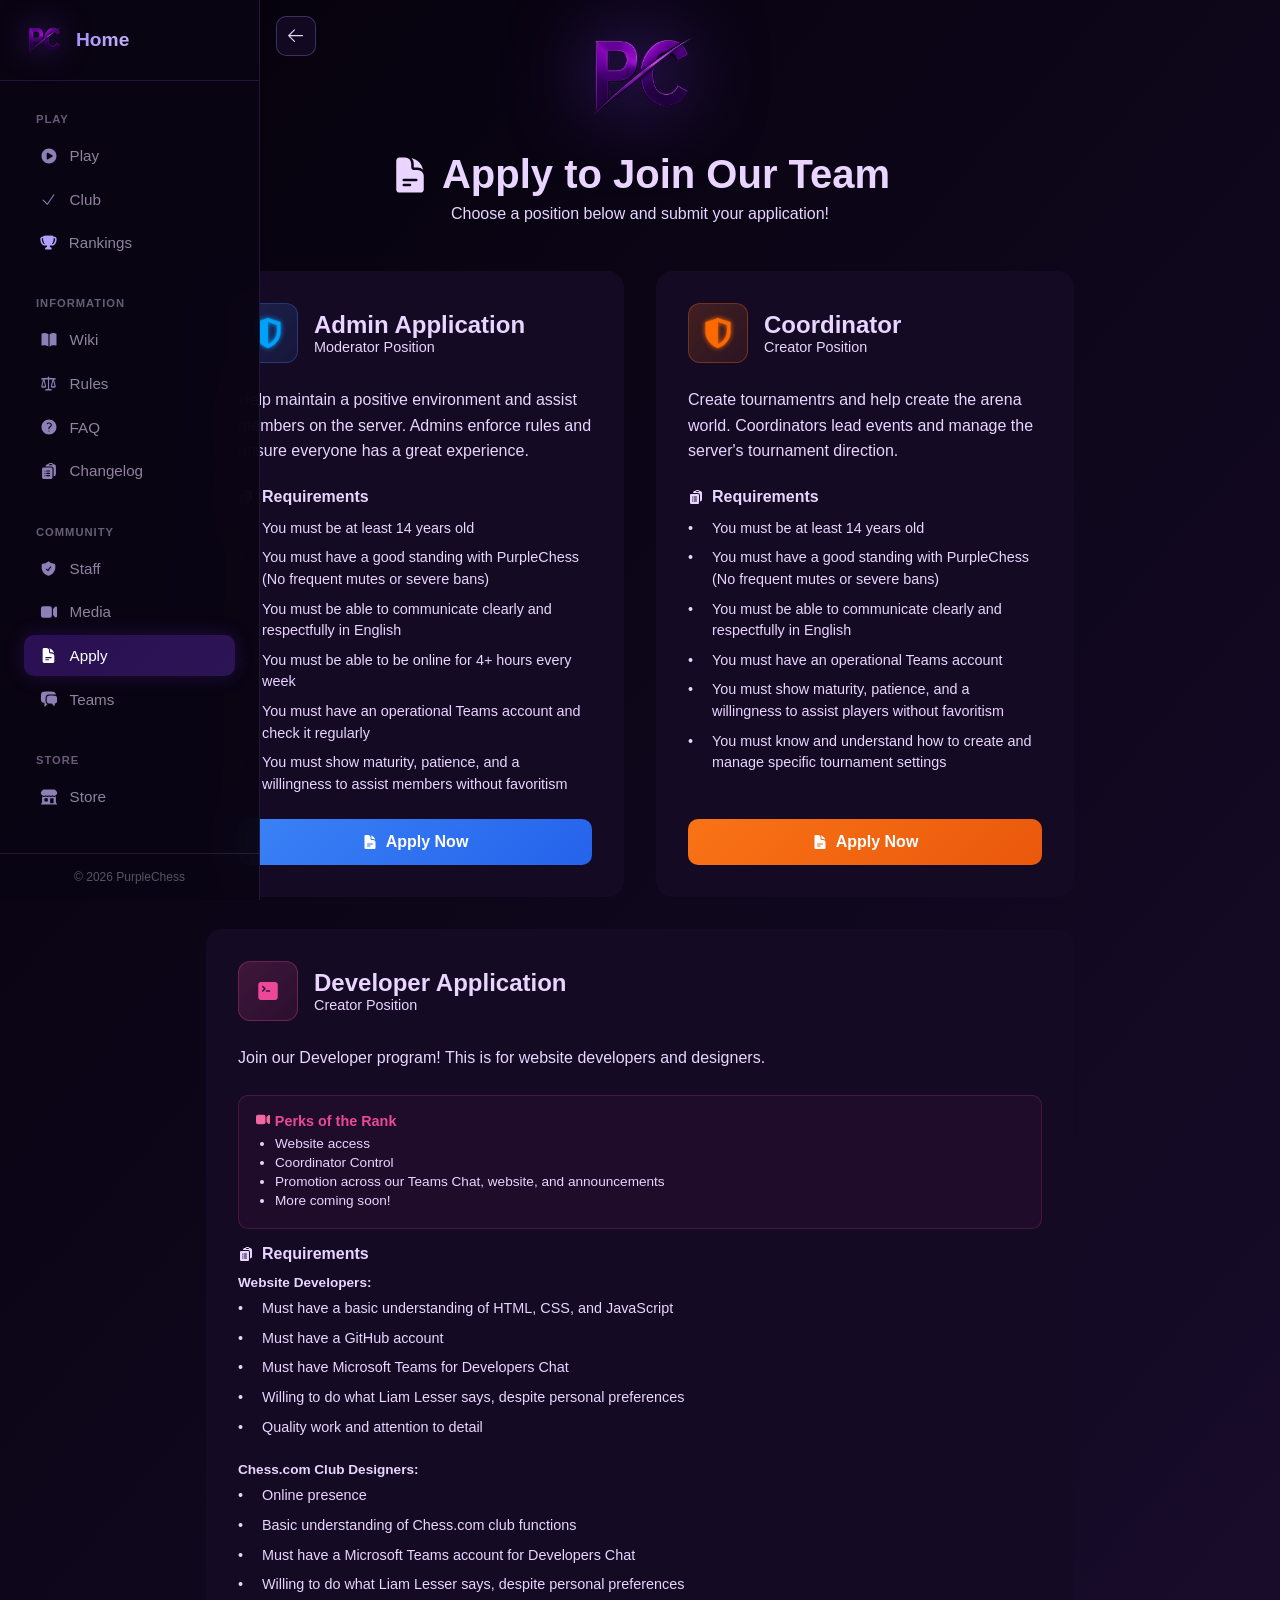
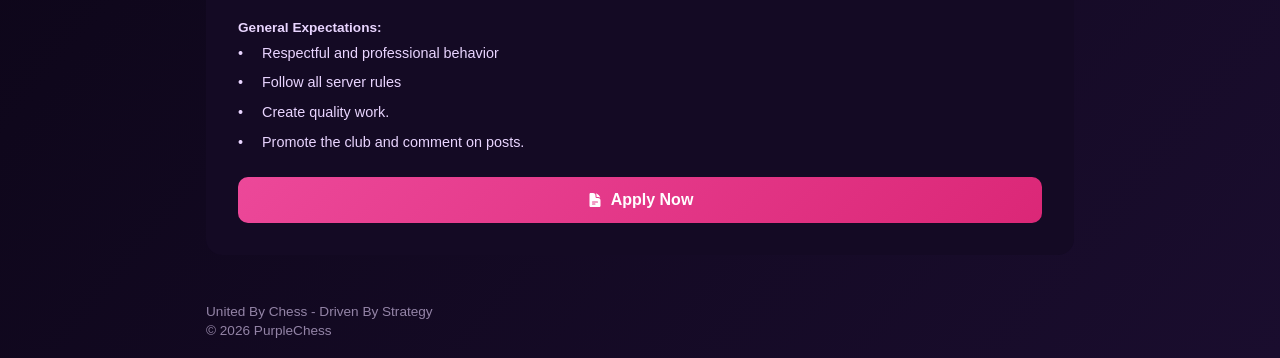
==== commit 4916fb6a: "Change 'Vote' link text to 'Club'" ====
--- a/PurpleChess - Apply.html
+++ b/PurpleChess - Apply.html
@@ -317,7 +317,7 @@
         </a>
         <a href="PurpleChess%20-%20Vote.html" class="sidebar-nav-link">
           <span class="icon icon-check"></span>
-          <span>Vote</span>
+          <span>Club</span>
         </a>
         <a href="PurpleChess%20-%20Combat%20Ranking%20System.html" class="sidebar-nav-link">
           <img src="./PurpleChess - Apply_files/icon-DE1O5OzK.png" alt="" class="icon-trophy-img">
@@ -539,4 +539,4 @@
 
 
   <script src="./site-audio.js" defer></script>
-</body></html>+</body></html>
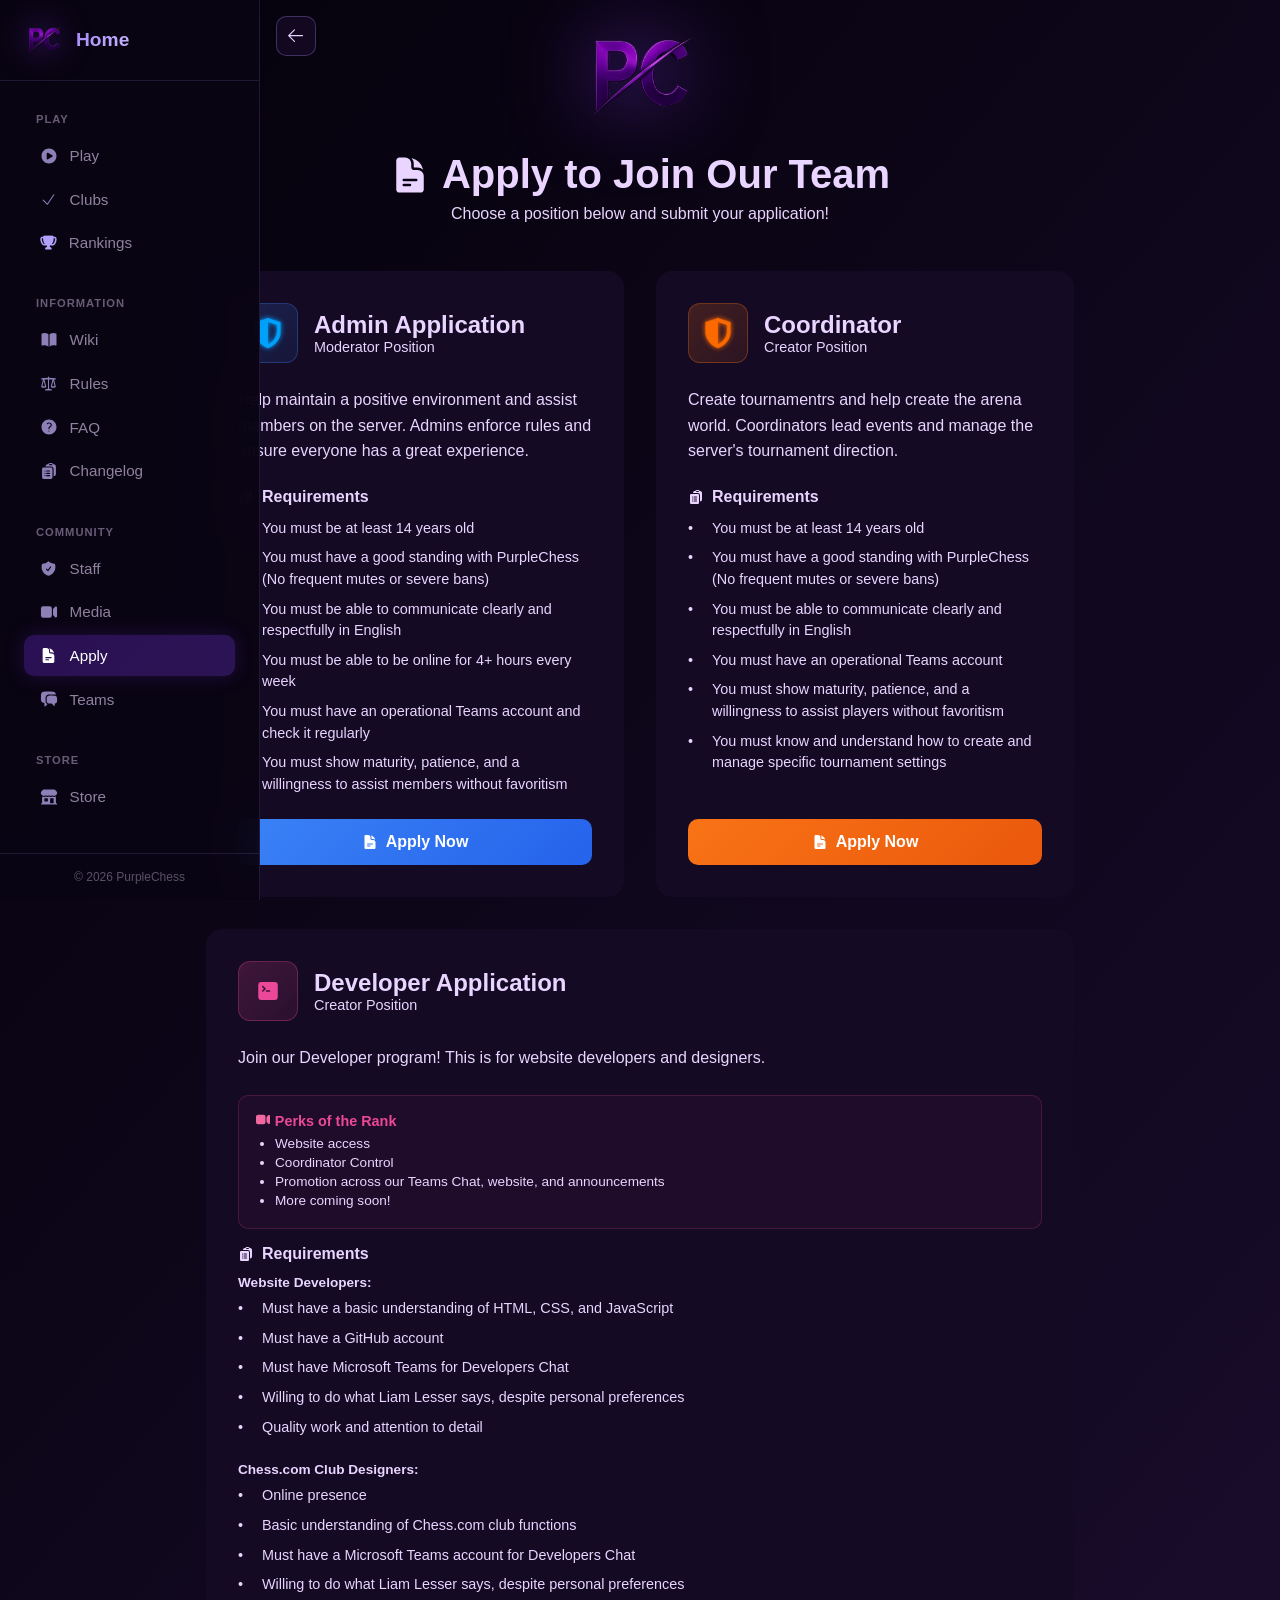
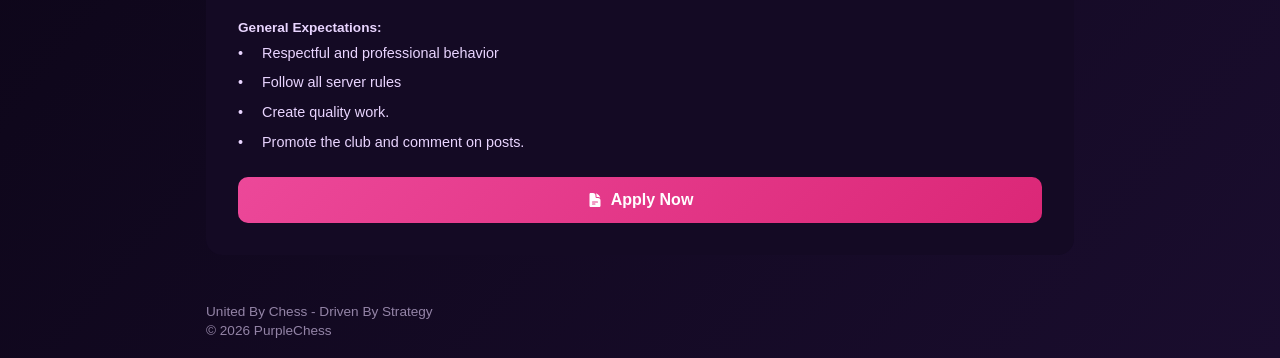
==== commit 4ed89506: "Change 'Club' text to 'Clubs' in sidebar" ====
--- a/PurpleChess - Apply.html
+++ b/PurpleChess - Apply.html
@@ -317,7 +317,7 @@
         </a>
         <a href="PurpleChess%20-%20Vote.html" class="sidebar-nav-link">
           <span class="icon icon-check"></span>
-          <span>Club</span>
+          <span>Clubs</span>
         </a>
         <a href="PurpleChess%20-%20Combat%20Ranking%20System.html" class="sidebar-nav-link">
           <img src="./PurpleChess - Apply_files/icon-DE1O5OzK.png" alt="" class="icon-trophy-img">
